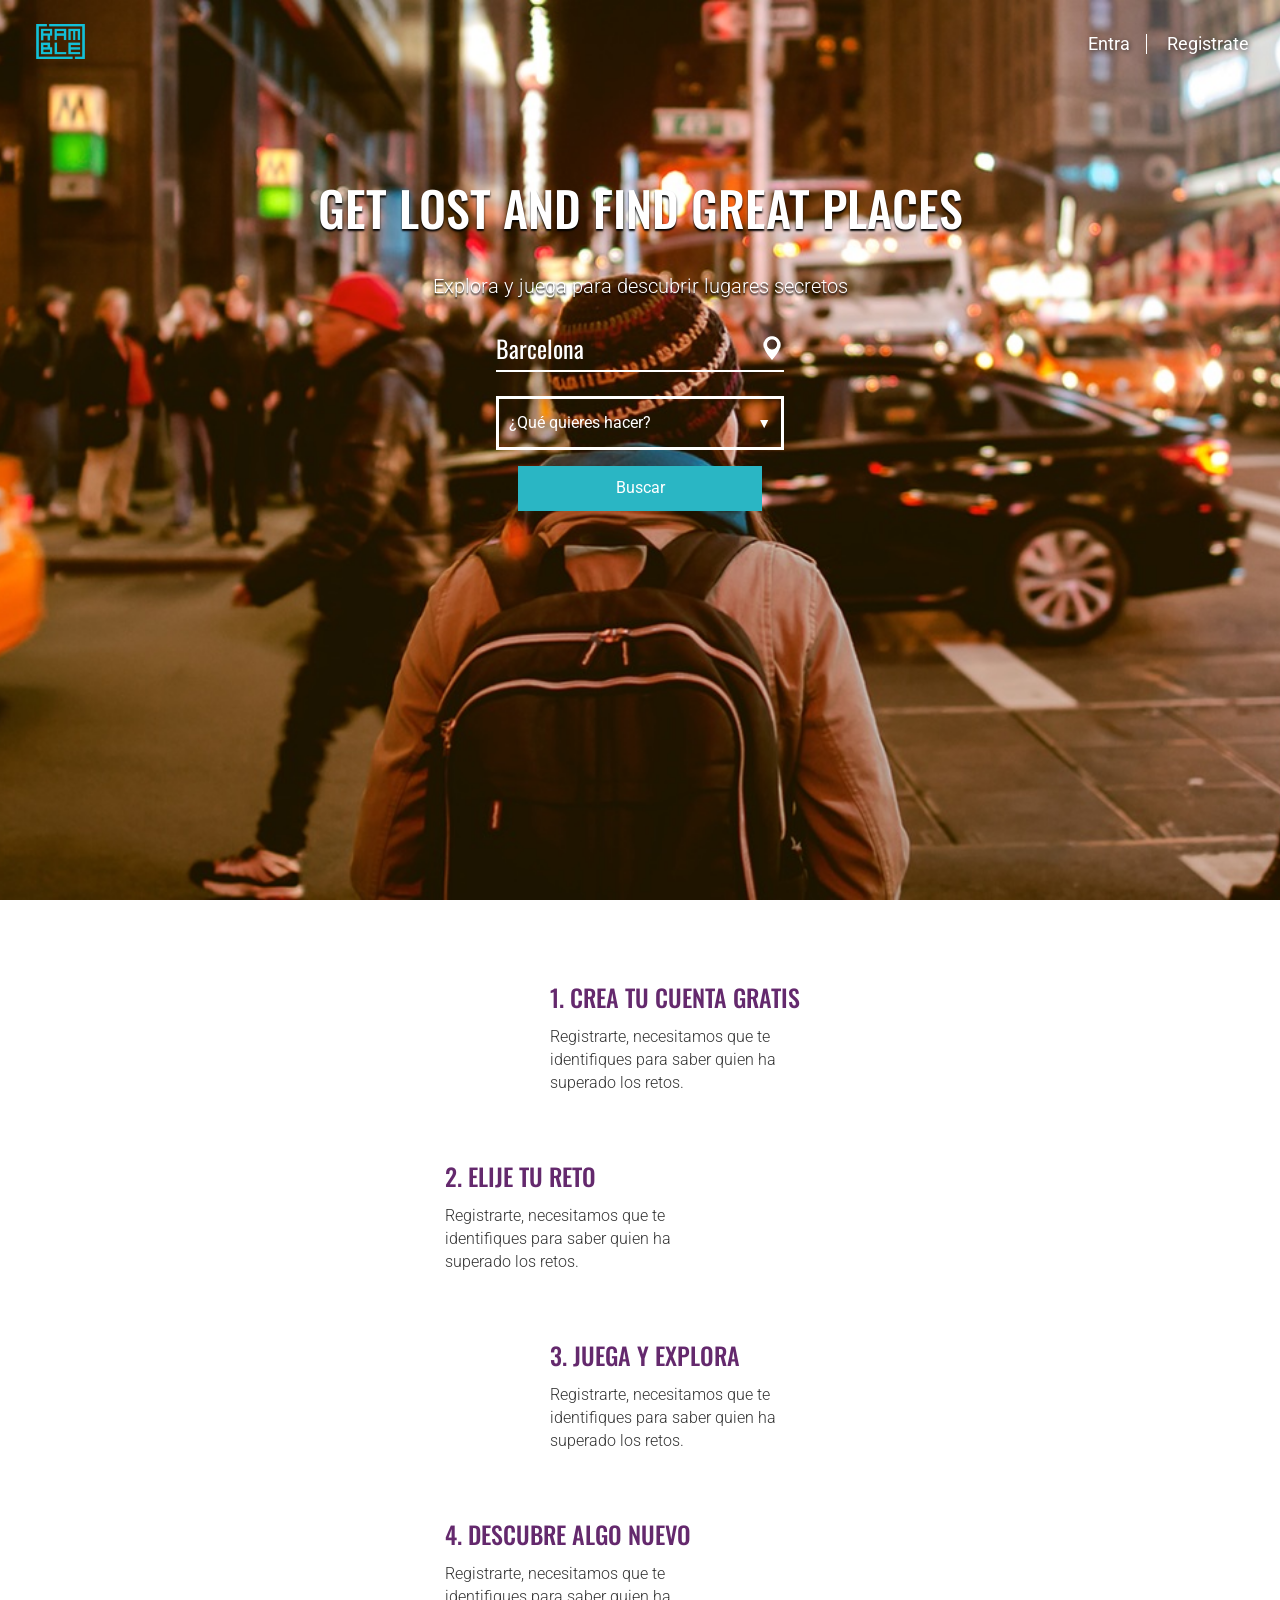
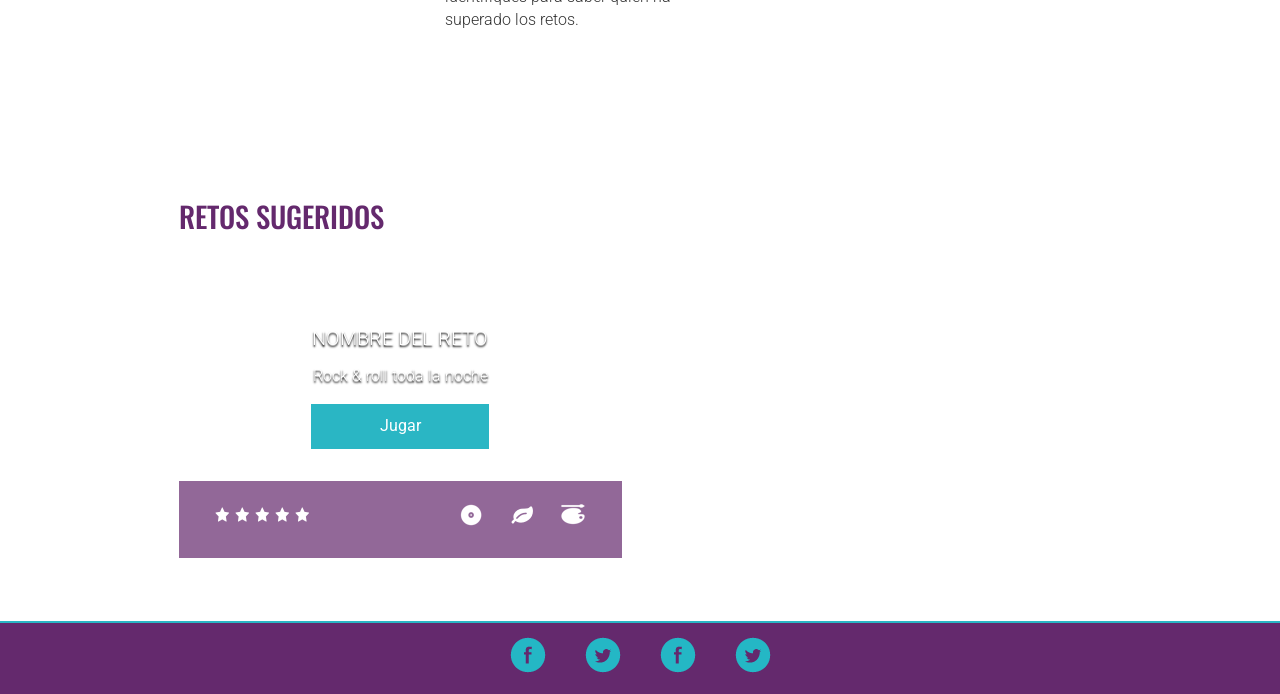
==== index.html @ 53f4770e "class avances" ====
<!DOCTYPE html>
<html>
<head>
	<meta charset="UTF-8">
	<meta name="viewport" content="width=device-width, initial-scale=1">
	<title>RAMBLE</title>
	<!-- Latest compiled and minified CSS -->
    <link rel="stylesheet" href="http://maxcdn.bootstrapcdn.com/bootstrap/3.3.5/css/bootstrap.min.css">
	<link rel="stylesheet" type="text/css" media="screen" href="css/selectordie.css" />
	<link rel="stylesheet" type="text/css" media="screen" href="css/style.css">
    <link rel="stylesheet" type="text/css" media="screen" href="css/responsive-desk.css">
    <!-- Tipografías -->
    <link href='https://fonts.googleapis.com/css?family=Oswald' rel='stylesheet' type='text/css'>
    <link href='https://fonts.googleapis.com/css?family=Roboto:400,300' rel='stylesheet' type='text/css'>
    <!-- jQuery library -->
    <!-- Latest compiled and minified JavaScript -->
    <script src="https://ajax.googleapis.com/ajax/libs/jquery/1.11.3/jquery.min.js"></script>
    <script src="https://maxcdn.bootstrapcdn.com/bootstrap/3.3.6/js/bootstrap.min.js" integrity="sha384-0mSbJDEHialfmuBBQP6A4Qrprq5OVfW37PRR3j5ELqxss1yVqOtnepnHVP9aJ7xS" crossorigin="anonymous"></script>
	<script src="js/selectordie.js"></script>
    <script src="js/main.js"></script>
</head>
<body class='mobile'>
	<header class="col-xs-12 background-purple" id='header_home'>
		<img id="logoRamble" src='img/logo-desk.png'>
		<div class="account">
			<a href='#' class='inicio'>Entra</a>
			<a href='#' class='registro'>Registrate</a>
		</div>
    </header>
	<section id='home'>
		<div class='home-intro'>
			<h1 class="white clearfix">Get lost and find great places</h1>
			<p class="white clearfix">Explora y juega para descubrir lugares secretos</p>
			<input class='clearfix' type="text" value="Barcelona">
			<select class="select">
				<option value="volvo">Comida</option>
				<option value="saab">Copas</option>
				<option value="mercedes">Café</option>
				<option value="audi">Música en vivo</option>
				<option value="audi">Fiesta</option>
				<option value="audi">Naturaleza</option>
				<option value="audi">Historia &amp; Arte</option>
				<option value="audi">Random</option>
			</select>
			<div class='clearfix call-to-action space-bottom'><a class='cta secondary small space-top' href="retos.html">Buscar</a></div>
		</div>
		<div class="pasos-home container clearfix">
			<div class='clearfix'>
				<div class="icon col-xs-3"><div class="icono sprite-2 icono-1"></div></div>
				<div class='col-xs-9'>
					<h2 class='purple'>1. Crea tu cuenta gratis</h2>
					<p>Registrarte, necesitamos que te identifiques para saber quien ha superado los retos.</p>
				</div>
			</div>
			<div class='clearfix'>
				<div class='col-xs-9'>
					<h2 class='purple'>2. Elije tu reto</h2>
					<p>Registrarte, necesitamos que te identifiques para saber quien ha superado los retos.</p>
				</div>
				<div class="icon col-xs-3"><div class="icono sprite-2 icono-2"></div></div>
			</div>
			<div class='clearfix'>
				<div class="icon col-xs-3"><div class="icono sprite-2 icono-3"></div></div>
				<div class='col-xs-9'>
					<h2 class='purple'>3. Juega y explora</h2>
					<p>Registrarte, necesitamos que te identifiques para saber quien ha superado los retos.</p>
				</div>
			</div>
			<div class='clearfix'>
				<div class='col-xs-9'>
					<h2 class='purple'>4. Descubre algo nuevo</h2>
					<p>Registrarte, necesitamos que te identifiques para saber quien ha superado los retos.</p>
				</div>
				<div class="icon col-xs-3"><div class="icono sprite-2 icono-4"></div></div>
			</div>
		</div>
		<h1 class='clearfix container move-left purple'>Retos sugeridos</h1>
		<div class='retos'>
			<div class='reto white clearfix'>
				<h3>Nombre del reto</h3>
				<p>Rock & roll toda la noche</p>
				<div class="cta secondary small">Jugar</div>
				<div class='bar purple-bg-op clearfix'>
					<div class='left'>
						<div class="icono sprite-3 icono-24"></div>
						<div class="icono sprite-3 icono-24"></div>
						<div class="icono sprite-3 icono-24"></div>
						<div class="icono sprite-3 icono-24"></div>
						<div class="icono sprite-3 icono-24"></div>
					</div>
					<ul class='right'>
						<li><div class="icono sprite-3 icono-5"></div></li>
						<li><div class="icono sprite-3 icono-9"></div></li>
						<li><div class="icono sprite-3 icono-6"></div></li>
					</ul>
				</div>
			</div>
		</div>
	</section>
	<footer>
		<ul class='social-icons flex'>
			<li><a href='#'><img src='img/fb_b.png' alt='Facebook'></a></li>
			<li><a href='#'><img src='img/twitter_b.png' alt='Twitter'></a></li>
			<li><a href='#'><img src='img/fb_b.png' alt='Facebook'></a></li>
			<li><a href='#'><img src='img/twitter_b.png' alt='Twitter'></a></li>
		</ul>
	</footer>
	<div class='overlay'>
		<div class='overlay-bg'></div>
		<div id="sign-up" class='account-container'>
			<div class="close-btn">X</div>
			<h3 class="title blue-light-bg white">Registrarme</h3>
			<input type='text' placeholder="Nombre" id='nombre'>
			<input type='email' placeholder="Email" id='email'>
			<input type='password' placeholder="Password" id='password'>
			<input type="checkbox" id='c1' name="cc" checked/>
			<label for='c1'>Acepto los terminos y condiciones<span></span></label>
			<a class='cta secondary big space-top' href="perfil.html">Entrar</a>
			<p class='blue-light clearfix'>¿Ya tienes una cuenta? <span class='sign-in'>Entra aquí</span></p>
		</div>
		<div id="sign-in" class='account-container'>
			<div class="close-btn">X</div>
			<h3 class="title blue-light-bg white">Entrar</h3>
			<input type='email' placeholder="Email" id='email'>
			<input type='password' placeholder="Password" id='password'>
			<a class='cta secondary big space-top' href="perfil.html">Entrar</a>
			<p class='blue-light clearfix'>¿No tienes una cuenta? <span class='sign-up'>Regístrate</span></p>
		</div>
	</div>
</body>
</html>
---- css/selectordie.css ----
/* ===========================================================
 *
 *  Name:          selectordie_dev.css
 *  Updated:       2014-10-10
 *  Created by:    Per V @ Vst.mn
 *  What?:         Base CSS for Select or Die
 *
 *  Copyright (c) 2014 Per Vestman
 *  Dual licensed under the MIT and GPL licenses.
 *
 *  No, I don't usually comment my CSS, but in this
 *  case it might "help" someone.
 *
 *  Oddny | Cogs 'n Kegs
 * =========================================================== */

/* Remove, change to fit your needs */
@import url(http://fonts.googleapis.com/css?family=Lato:300,700);

.sod_select,
.sod_select *
    {
        -webkit-box-sizing: border-box;
           -moz-box-sizing: border-box;
                box-sizing: border-box;
     -webkit-touch-callout: none;
       -webkit-user-select: none;
          -moz-user-select: none;
           -ms-user-select: none;
               user-select: none;
    }

/* The SoD - Please keep this first three lines intact, otherwise all hell will break looooooose */
.sod_select
    {
        display: inline-block;
        position: relative;
        line-height: 1;

        width: 200px;
        padding: 1rem .6rem;
        border: 3px solid #64296d;
        background: #ffffff;
        color: #64296d;
        text-align: left;
        outline: 0;
        outline-offset: -2px; /* Opera */
        cursor: default;
    }

    /* Up/Down arrows */
    .sod_select:before,
    .sod_select:after
        {
            content: "\25B2";
            position: absolute;
            right: 10px;
            top: 12px;
            font-size: 7px;
        }

        /* Down arrow */
        .sod_select:after
            {
                content: "\25BC";
                top: auto;
                bottom: 12px;
            }

    /* Change the border color on hover, focus and when open */
    .sod_select:hover,
    .sod_select.open,
    .sod_select.focus { border-color: #64296d; }

        .sod_select.open { color: #64296d; }
        .sod_select.focus { box-shadow: 0 0 5px rgba(0,0,0,.2); }

    /* When the entire SoD is disabled, go crazy! */
    .sod_select.disabled
        {
            border-color: #828282;
            color: #b2b2b2;
            cursor: not-allowed;
        }

    /* The "label", or whatever we should call it. Keep the first three lines for truncating. */
    .sod_select .sod_label
        {
            display: block;
            overflow: hidden;
            white-space: nowrap;
            text-overflow: ellipsis;

            padding-right: 15px;
        }

        .sod_select .sod_prefix { /* Use this if you're using a prefix and want to style it */ }
        .sod_select .sod_placeholder { /* Use this if you're using a placeholder and want to style it */ }



    /* Options list wrapper */
    .sod_select .sod_list_wrapper
        {
            position: absolute;
            top: 100%;
            left: 0;
            display: none;
            height: auto;
            width: 200px;
            margin: 0 0 0 -3px;
            background: #ffffff;
            border: 3px solid #000000;
            border-top: none;
            color: #64296d;
            font-weight: 300;
            z-index: 1;
        }

        /* Shows the option list (don't edit) */
        .sod_select.open .sod_list_wrapper { display: block;  }

        /* Don't display the options when  */
        .sod_select.disabled.open .sod_list_wrapper { display: none;  }

        /* When the option list is displayed above the SoD */
        .sod_select.above .sod_list_wrapper
            {
                top: auto;
                bottom: 100%;
                border-top: 3px solid #000000;
                border-bottom: none;
            }

    /* Options list container */
    .sod_select .sod_list
        {
            display: block;
            overflow-y: auto;
            padding: 0;
            margin: 0;
        }

        /* All the options. Keep the first three lines for truncating... */
        .sod_select .sod_option
            {
                display: block;
                overflow: hidden;
                white-space: nowrap;
                text-overflow: ellipsis;

                position: relative;
                padding: 10px 10px;
                list-style-type: none;
            }

            /* Optgroups */
            .sod_select .sod_option.optgroup,
            .sod_select .sod_option.optgroup.disabled
                {
                    background: inherit;
                    color: #939393;
                    font-size: 10px;
                    font-style: italic;
                }

                /* Children of an optgroup */
                .sod_select .sod_option.groupchild { padding-left: 20px; }

            /* Used together with placeholderOption / data-placeholder-option */
            .sod_select .sod_option.is-placeholder {
                display: none;
            }

            /* Disabled option */
            .sod_select .sod_option.disabled
                {
                    background: inherit;
                    color: #cccccc;
                }

            /* Hover state for options, also used when a user uses his/hers up/down keys */
            .sod_select .sod_option.active
                {
                    background: #f7f7f7;
                    color: #64296d;
                }

            /*Make room for the check mark */
            .sod_select .sod_option.selected
                {
                    font-weight: 700;
                    padding-right: 25px;
                }

                /* Displays a check mark for the selected option */
                .sod_select .sod_option.selected:before
                    {
                        content: "";
                        position: absolute;
                        right: 10px;
                        top: 50%;
                        -webkit-transform: translateY(-50%);
                            -ms-transform: translateY(-50%);
                                transform: translateY(-50%);
                        display: inline-block;
                        color: #808080;
                        height: 9px;
                        width: 10px;
                        background: url([data-uri]);
                    }

                /* Add a .no_highlight class to you SoD to hide the check mark and don't bold the option */
                .sod_select.no_highlight .sod_option.selected { font-weight: 300; }
                .sod_select.no_highlight .sod_option.selected:before { display: none; }

            .sod_select .sod_option.link { /* If data-link is set on a specific option */ }
            .sod_select .sod_option.linkexternal { /* If data-link-external is set on a specific option */ }



    /* Hide native select */
    .sod_select select { display: none !important; }

        /* The native select in touch mode. Keep this first line. Sorry, keep everything. */
        .sod_select.touch select
            {
                -webkit-appearance: menulist-button;

                position: absolute;
                top: 0;
                left: 0;
                display: block !important;
                height: 100%;
                width: 100%;
                opacity: 0;
                z-index: 1;
            }
---- css/style.css ----
* {
  padding: 0;
  margin: 0;
  font-weight: 400; }

.black {
  color: #252523; }

.black-bg {
  background-color: #252523; }

.purple {
  color: #64296d; }

.purple-bg {
  background-color: #64296d; }

.purple-bg-op {
  background-color: rgba(100, 41, 109, 0.7); }

.blue-dark {
  color: #186c73; }

.blue-dark-bg {
  background-color: #186c73; }

.blue-light {
  color: #2ab6c4; }

.blue-light-bg {
  background-color: #2ab6c4; }

.red {
  color: #d0021b; }

.red-bg {
  background-color: #d0021b; }

.grey {
  color: #b7b7b7; }

.grey-bg {
  background-color: #b7b7b7; }

.grey-light {
  color: #eee; }

.grey-light-bg {
  background-color: #eee; }

.white {
  color: #fff; }

.white-bg {
  background-color: #fff; }

.pink {
  color: #a378a6; }

.pink-bg {
  background-color: #a378a6; }

html {
  box-sizing: border-box;
  font-size: 16px; }

*, *:before, *:after {
  box-sizing: inherit; }

body {
  font-family: 'Roboto',sans-serif;
  font-weight: 300;
  font-size: 16px; }

.space-between {
  display: -webkit-flex;
  display: flex;
  -webkit-justify-content: space-between;
  justify-content: space-between; }

.left {
  float: left; }

.right {
  float: right; }

.center {
  text-align: center; }

img {
  max-width: 100%;
  vertical-align: inherit; }

ul {
  list-style-type: none; }

section {
  min-height: 200px; }

#header_inner {
  padding: 1rem;
  box-shadow: 0 10px 20px rgba(0, 0, 0, 0.19), 0 6px 6px rgba(0, 0, 0, 0.23);
  position: fixed;
  top: 0;
  left: 0;
  z-index: 3; }
  #header_inner nav {
    display: -webkit-flex;
    display: flex;
    -webkit-justify-content: space-between;
    justify-content: space-between; }
    #header_inner nav .element {
      height: 35px;
      display: inline-block; }
      #header_inner nav .element .navbar-header, #header_inner nav .element img {
        height: 100%; }
      #header_inner nav .element .navbar-header {
        float: left; }
        #header_inner nav .element .navbar-header svg polygon {
          fill: #fff; }
        #header_inner nav .element .navbar-header .nav-menu {
          box-shadow: 0 1px 3px rgba(0, 0, 0, 0.12), 0 1px 2px rgba(0, 0, 0, 0.24);
          transition: all 0.2s ease-in-out;
          display: none;
          color: #fff;
          position: absolute;
          top: 67px;
          z-index: 2;
          right: 0;
          background-color: rgba(100, 41, 109, 0.9);
          padding: 1rem 0;
          border-top: 1px solid #2ab6c4; }
          #header_inner nav .element .navbar-header .nav-menu li {
            padding: 1rem 2rem;
            text-align: right;
            font-weight: 300; }
            #header_inner nav .element .navbar-header .nav-menu li a {
              color: #fff;
              font-weight: inherit; }
        #header_inner nav .element .navbar-header.search {
          padding-right: 2rem; }
          #header_inner nav .element .navbar-header.search img {
            height: 25px;
            margin-top: 5px; }
        #header_inner nav .element .navbar-header .search-bar {
          width: 100vw;
          background-color: rgba(42, 182, 196, 0.9); }
          #header_inner nav .element .navbar-header .search-bar input {
            margin-left: 15%;
            background-color: transparent;
            color: #fff;
            position: relative;
            z-index: 1;
            width: 70%;
            max-width: 70%;
            margin-bottom: 2rem;
            border: none;
            border-bottom: 2px solid #fff;
            font-size: 24px;
            padding: 0.3rem 0;
            opacity: 1;
            background: url(../img/pin.png) no-repeat right center; }
          #header_inner nav .element .navbar-header .search-bar .sod_select {
            width: 70vw;
            margin-left: 15%;
            box-sizing: border-box;
            -moz-box-sizing: border-box;
            -webkit-box-sizing: border-box;
            background-color: transparent;
            border-color: #fff;
            color: #fff;
            z-index: 2;
            margin-bottom: 2rem; }
            #header_inner nav .element .navbar-header .search-bar .sod_select:before {
              content: ""; }
            #header_inner nav .element .navbar-header .search-bar .sod_select:after {
              bottom: calc(50% - 7px);
              font-size: 14px; }
            #header_inner nav .element .navbar-header .search-bar .sod_select .sod_list_wrapper {
              width: 70vw;
              border-color: #fff;
              background-color: rgba(255, 255, 255, 0.9);
              color: #64296d; }
              #header_inner nav .element .navbar-header .search-bar .sod_select .sod_list_wrapper .active {
                color: #2ab6c4; }
          #header_inner nav .element .navbar-header .search-bar .call-to-action a {
            float: left;
            position: relative;
            z-index: 1;
            margin-left: 30%; }
  #header_inner h1 {
    margin: 0;
    content: ""; }
  #header_inner h3 {
    color: #2ab6c4; }

section {
  margin: auto; }

footer {
  background-color: #64296d;
  width: 100vw;
  bottom: 0;
  padding: 0.75rem 2rem;
  -webkit-align-items: center;
  align-items: center;
  border-top: 2px solid #2ab6c4; }
  footer a {
    color: #2ab6c4; }
  footer .secondary-menu {
    display: -webkit-flex;
    display: flex;
    -webkit-justify-content: space-between;
    justify-content: space-between;
    max-width: 320px;
    margin: 0 auto 30px; }
  footer .social-icons {
    margin-bottom: 0;
    display: -webkit-flex;
    display: flex;
    -webkit-justify-content: space-around;
    justify-content: space-around;
    max-width: 300px;
    margin: 0 auto; }
    footer .social-icons li {
      margin: 0 1rem; }

.navbar {
  margin: 0; }

.main_cont {
  margin-top: 6rem; }

.clearfix {
  clear: both; }

.container-override {
  margin-left: -15px;
  width: 100vw; }

.mobile .image {
  margin-top: 1rem;
  margin-bottom: 1rem; }

.categoria {
  display: -webkit-flex;
  display: flex;
  -webkit-justify-content: space-around;
  justify-content: space-around; }
  .categoria .cat-item {
    cursor: pointer; }
    .categoria .cat-item.selected {
      color: #2ab6c4;
      border-bottom: 2px solid #64296d; }

.pasos {
  display: -webkit-flex;
  display: flex;
  -webkit-justify-content: space-around;
  justify-content: space-around; }
  .pasos .pasos-sel {
    background-color: #2ab6c4;
    color: #fff;
    cursor: pointer;
    height: 50px;
    line-height: 50px;
    text-align: center;
    width: 50px; }
    .pasos .pasos-sel.active {
      color: #2ab6c4;
      background-color: #64296d; }

.paso {
  display: none; }

#paso-1 {
  display: block; }

.show {
  display: block; }

.inicio, .registro, .ver-mapa {
  cursor: pointer; }

.overlay {
  display: none;
  z-index: 10;
  position: absolute;
  width: 100vw;
  height: 100vh;
  top: 0; }
  .overlay .overlay-bg {
    position: fixed;
    width: 100vw;
    height: 100vh;
    top: 0;
    left: 0;
    background-color: rgba(255, 255, 255, 0.9); }
  .overlay .map {
    width: 80vw;
    height: 80vh;
    top: 10vh;
    margin: auto;
    position: relative;
    background-color: #fff;
    box-shadow: 0 1px 3px rgba(0, 0, 0, 0.12), 0 1px 2px rgba(0, 0, 0, 0.24);
    transition: all 0.2s ease-in-out;
    display: none; }
    .overlay .map .close-btn {
      position: absolute;
      color: #2ab6c4;
      right: 0;
      top: -40px;
      font-size: 30px;
      cursor: pointer; }
  .overlay .account-container {
    display: none;
    width: 80%;
    max-width: 320px;
    margin: auto;
    position: fixed;
    top: 50%;
    left: 50%;
    transform: translate(-50%, -50%);
    background-color: #fff;
    box-shadow: 0 1px 3px rgba(0, 0, 0, 0.12), 0 1px 2px rgba(0, 0, 0, 0.24);
    transition: all 0.2s ease-in-out;
    text-align: center; }
    .overlay .account-container .close-btn {
      position: absolute;
      color: #2ab6c4;
      right: 0;
      top: -40px;
      font-size: 30px;
      cursor: pointer; }
    .overlay .account-container h3 {
      padding: 1rem 2rem;
      text-align: left;
      margin: 0; }
    .overlay .account-container input {
      border: none;
      border-bottom: 2px solid #2ab6c4;
      margin: auto;
      padding: 0.3rem;
      margin-top: 2rem; }
    .overlay .account-container label {
      margin-top: 2rem; }
    .overlay .account-container .cta {
      float: left;
      margin-top: 2rem;
      margin-left: 15%; }
    .overlay .account-container p {
      padding: 2rem 1rem 3rem;
      width: 100%; }
      .overlay .account-container p span {
        text-decoration: underline;
        cursor: pointer; }

.mapa-sub-cont {
  display: -webkit-flex;
  display: flex;
  -webkit-justify-content: space-between;
  justify-content: space-between; }

#ruta-crear .paso .cta_2, #ruta .paso .cta_2 {
  float: left;
  margin: 0 5%; }

.styleguide .header {
  display: -webkit-flex;
  display: flex;
  -webkit-justify-content: space-around;
  justify-content: space-around;
  align-content: center;
  border-bottom: 2px solid #2ab6c4;
  padding: 1rem 0; }
  .styleguide .header h3 {
    margin: 0; }

.big-margin {
  margin: 3rem 0 2rem; }

.small-margin {
  margin: 1rem 0; }

.space-bottom {
  margin-bottom: 3rem !important; }

.space-top {
  margin-top: 1rem !important; }

.move-left {
  margin-left: 1rem; }

hr {
  background-color: #2ab6c4;
  height: 1px;
  border: 0; }

.mid-width {
  width: 600px; }

.cta {
  font-size: 1rem;
  padding: 0.5rem 1rem;
  box-sizing: border-box;
  -moz-box-sizing: border-box;
  -webkit-box-sizing: border-box;
  text-align: center;
  cursor: pointer;
  width: auto;
  margin: auto; }
  .cta.main {
    background-color: #64296d;
    color: #fff;
    border: 3px solid #64296d; }
    .cta.main:hover {
      opacity: 0.7; }
    .cta.main:active {
      background-color: rgba(238, 238, 238, 0.5); }
  .cta.secondary {
    border: 3px solid #2ab6c4;
    background-color: #2ab6c4;
    color: #fff; }
    .cta.secondary:hover {
      opacity: 0.7; }
    .cta.secondary:active {
      background-color: rgba(238, 238, 238, 0.5); }
  .cta.full {
    width: 100%; }
  .cta.big {
    width: 70%; }
  .cta.small {
    width: 40%; }

form label {
  width: 200px;
  float: left; }

input[type="checkbox"], input[type="radio"] {
  display: none; }

input[type="checkbox"] + label span {
  display: inline-block;
  width: 20px;
  height: 20px;
  margin: 0 0.5rem 0 0.5rem;
  vertical-align: middle;
  background: url(../img/icon-sprite.png) -40px top no-repeat;
  cursor: pointer;
  float: left; }

input[type="checkbox"]:checked + label span {
  background: url(../img/icon-sprite.png) -60px top no-repeat; }

input[type="radio"] + label span {
  display: inline-block;
  width: 20px;
  height: 20px;
  margin: 0 1rem 0 0;
  vertical-align: middle;
  background: url(../img/icon-sprite.png) -20px top no-repeat;
  float: left; }

input[type="radio"]:checked + label span {
  background: url(../img/icon-sprite.png) left top no-repeat; }

input, textarea, select {
  font-size: 1rem;
  margin: 1em 0; }

input[type='submit'] {
  padding: .5rem 2rem; }

input[type='text'], input[type='email'], input[type='password'], textarea {
  padding: 1rem .6rem;
  border: 3px solid #64296d;
  background: #fff;
  color: #64296d;
  width: 80%;
  max-width: 320px; }

.error {
  border: 3px solid #d0021b !important;
  color: #d0021b !important;
  position: relative; }

.valid {
  border: 3px solid #2ab6c4 !important;
  color: #2ab6c4 !important; }

textarea {
  max-width: 600px;
  width: 80%;
  height: 10rem; }

.selector_cont label {
  float: none; }

.left {
  float: left; }

.right {
  float: right; }

.full {
  width: 100%; }

.colors {
  display: -webkit-flex;
  display: flex;
  -webkit-justify-content: space-around;
  justify-content: space-around; }

.color {
  margin-right: 1rem; }

.circle {
  width: 100px;
  height: 100px;
  border-radius: 50px; }

.home-intro .sod_select,
.navbar-header .sod_select {
  width: 70vw;
  margin-left: 15%;
  box-sizing: border-box;
  -moz-box-sizing: border-box;
  -webkit-box-sizing: border-box;
  background-color: transparent;
  border-color: #fff;
  color: #fff;
  z-index: 2;
  margin-bottom: 2rem; }
  .home-intro .sod_select:before,
  .navbar-header .sod_select:before {
    content: ""; }
  .home-intro .sod_select:after,
  .navbar-header .sod_select:after {
    bottom: calc(50% - 7px);
    font-size: 14px; }
  .home-intro .sod_select .sod_list_wrapper,
  .navbar-header .sod_select .sod_list_wrapper {
    width: 70vw;
    border-color: #fff;
    background-color: rgba(255, 255, 255, 0.9);
    color: #64296d; }
    .home-intro .sod_select .sod_list_wrapper .active,
    .navbar-header .sod_select .sod_list_wrapper .active {
      color: #2ab6c4; }
.home-intro .call-to-action a,
.navbar-header .call-to-action a {
  float: left;
  position: relative;
  z-index: 1;
  margin-left: 30%; }
  .home-intro .call-to-action a:hover,
  .navbar-header .call-to-action a:hover {
    color: #fff;
    border-color: #fff;
    background-color: transparent; }

.icono {
  float: left; }

.sprite-2 {
  width: 80px;
  height: 80px;
  background-image: url("../img/sprite2-mobile.png"); }

.sprite-1 {
  width: 35px;
  height: 35px;
  background-image: url("../img/sprite1.png"); }

.sprite-3 {
  width: 35px;
  height: 35px;
  background-image: url("../img/sprite3.png"); }

.icono-1 {
  background-position: 0 0; }

.icono-2 {
  background-position: 0 -80px; }

.icono-3 {
  background-position: -80px 0; }

.icono-4 {
  background-position: -80px -80px; }

@media screen and (min-width: 540px) {
  .sprite-2 {
    width: 125px;
    height: 125px;
    background-image: url("../img/sprite2.png"); }

  .icono-2 {
    background-position: 0 -125px; }

  .icono-3 {
    background-position: -125px 0; }

  .icono-4 {
    background-position: -125px -125px; } }
.icono-5 {
  background-position: 0 0; }

.icono-6 {
  background-position: 0 -35px; }

.icono-7 {
  background-position: 0 -70px; }

.icono-8 {
  background-position: 0 -105px; }

.icono-9 {
  background-position: -35px 0; }

.icono-10 {
  background-position: -35px -35px; }

.icono-11 {
  background-position: -35px -70px; }

.icono-12 {
  background-position: -35px -105px; }

.icono-13 {
  background-position: 0 -140px; }

.icono-14 {
  background-position: -35px -140px; }

.icono-15 {
  background-position: -70px 0; }

.icono-16 {
  background-position: -70px -35px; }

.icono-17 {
  background-position: -70px -70px; }

.icono-18 {
  background-position: -70px -105px; }

.icono-19 {
  background-position: -70px -140px; }

.icono-20 {
  background-position: -105px 0; }

.icono-21 {
  background-position: -105px -35px; }

.icono-22 {
  background-position: -105px -70px; }

.icono-23 {
  background-position: -105px -105px; }

.icono-24 {
  background-position: -112px -140px;
  width: 20px; }

a {
  color: #64296d;
  text-decoration: none; }
  a:hover {
    color: #a378a6;
    text-decoration: none; }

.oswald {
  font-family: 'Oswald', sans-serif;
  font-weight: 400; }

.oswald h3 {
  font-family: inherit; }

.roboto-thin {
  font-family: 'Roboto', sans-serif;
  font-weight: 300; }

.roboto-thick {
  font-family: 'Roboto', sans-serif;
  font-weight: 500; }

h1,
h2,
h3 {
  text-transform: uppercase; }

h1,
.t-h1 {
  font-family: 'Oswald', sans-serif;
  font-size: 3rem;
  margin-bottom: 1rem; }

.mobile h1 {
  font-size: 2rem; }

h2,
.t-h2 {
  font-family: 'Oswald', sans-serif;
  font-size: 2rem;
  margin-bottom: 1rem; }

.mobile h2 {
  font-size: 1.5rem; }

h3,
.t-h3 {
  font-family: 'Roboto', sans-serif;
  font-weight: 300;
  font-size: 1.5rem;
  margin-bottom: 1rem; }

.mobile h3 {
  font-size: 1.25rem; }

p, label {
  max-width: 600px;
  font-family: 'Roboto', sans-serif;
  font-weight: 300;
  font-size: 1rem;
  margin-bottom: 1rem; }

label {
  margin-top: 1rem;
  margin-bottom: 0; }

#header_home {
  display: -webkit-flex;
  display: flex;
  -webkit-justify-content: space-between;
  justify-content: space-between;
  position: absolute;
  top: 0;
  z-index: 3; }
  #header_home img {
    height: 35px;
    margin: 1.5rem 0 0 1rem; }
  #header_home .account {
    margin: 2rem 1rem 0 0; }
  #header_home a {
    color: #fff; }
    #header_home a:first-of-type {
      padding-right: 1rem;
      margin-right: 1rem;
      border-right: 1px solid #fff; }
    #header_home a:hover {
      opacity: 0.8; }

.pasos-home {
  margin-bottom: 2rem; }
  .pasos-home > div {
    margin-bottom: 2rem;
    position: relative;
    display: -webkit-flex;
    display: flex;
    align-items: center;
    -webkit-align-items: center; }

.home-intro {
  width: 100vw;
  height: 100vh;
  position: relative;
  background-image: url(../img/home.jpg);
  background-size: cover;
  padding: 6rem 0 2rem;
  margin-bottom: 4rem; }
  .home-intro h1, .home-intro h2, .home-intro h3, .home-intro p {
    text-align: center;
    position: relative;
    z-index: 1;
    width: 80%;
    margin: auto;
    margin-bottom: 1rem;
    text-shadow: 0px 2px 2px #000; }
    .home-intro h1 span, .home-intro h2 span, .home-intro h3 span, .home-intro p span {
      text-decoration: underline;
      cursor: pointer; }
  .home-intro h1 {
    text-transform: uppercase; }
  .home-intro input {
    background-color: transparent;
    color: #fff;
    position: relative;
    z-index: 1;
    width: 70%;
    max-width: 70%;
    margin: 0 0 2rem 15%;
    border: none;
    border-bottom: 2px solid #fff;
    font-size: 24px;
    padding: 0.3rem 0;
    opacity: 1;
    background: url(../img/pin.png) no-repeat right center; }

.retos {
  width: 100vw; }
  .retos .reto {
    position: relative;
    background-image: url(https://unsplash.it/600/900/?random);
    background-size: cover;
    padding-top: 3rem; }
    .retos .reto h3,
    .retos .reto p {
      text-align: center;
      position: relative;
      z-index: 1;
      margin-bottom: 1rem;
      text-shadow: 0px 2px 2px #000; }
    .retos .reto .cta {
      margin: auto;
      position: relative;
      z-index: 1;
      margin-bottom: 2rem; }
    .retos .reto .bar {
      position: relative;
      z-index: 1;
      padding: 1rem 2rem; }
      .retos .reto .bar li {
        float: left;
        margin-left: 1rem; }
    .retos .reto .completed {
      margin-bottom: 3rem; }

.perfil .image {
  width: 30%;
  height: 30%;
  max-width: 200px;
  float: left; }
  .perfil .image img {
    width: 100%; }
.perfil .name {
  width: 65%;
  margin: 0 0 1rem 5%;
  float: left; }
.perfil .interes {
  float: left;
  padding: 5px 10px;
  border: 1px solid #64296d;
  margin: 0 1rem 1rem 0;
  cursor: pointer; }
  .perfil .interes:after {
    content: 'X';
    margin-left: 10px; }

.btn-filtro {
  border: 3px solid #2ab6c4;
  color: #2ab6c4;
  margin: auto;
  padding: 0.5rem 1rem;
  text-align: center;
  width: 60%;
  cursor: pointer;
  display: block; }
  .btn-filtro:hover {
    opacity: 0.7; }

a.btn-filtro {
  margin-top: 2rem; }

.filtro-cont {
  height: 0;
  overflow: hidden; }

#paso-3 label {
  margin-bottom: 2rem; }
#paso-3 h3 {
  margin-top: 2rem; }

.filtro {
  padding-bottom: 2rem;
  margin-bottom: 2rem;
  border-bottom: 1px solid #64296d;
  clear: both; }
  .filtro:last-of-type {
    border: none; }
  .filtro .icon.active {
    border-bottom: 4px solid #2ab6c4; }
  .filtro label {
    margin-bottom: 2rem; }

.cerrar-filtros {
  float: right;
  font-size: 2rem;
  cursor: pointer; }

.ver-mapa {
  text-decoration: underline; }

#ruta .image {
  position: relative; }
  #ruta .image h3 {
    position: absolute;
    top: 50%;
    left: 50%;
    transform: translate(-50%, -50%);
    text-shadow: 0 2px 2px #252523; }
#ruta .selector_cont {
  text-align: center; }
#ruta .pasos-agregar {
  border-top: 1px solid #64296d;
  padding-top: 1rem; }
#ruta .paso-ruta {
  border-bottom: 1px solid #64296d;
  padding-bottom: 1rem;
  margin-bottom: 2rem; }
  #ruta .paso-ruta h3 {
    float: left; }
  #ruta .paso-ruta .arrow {
    float: right;
    margin-top: 1rem;
    line-height: 1.5rem; }
  #ruta .paso-ruta .paso-desc {
    display: none; }
  #ruta .paso-ruta.active .paso-desc {
    display: block; }
  #ruta .paso-ruta.active .arrow {
    transform: rotate(180deg); }

#felicidades a {
  display: block; }
#felicidades h3 {
  text-align: center; }
#felicidades .social {
  display: -webkit-flex;
  display: flex;
  -webkit-justify-content: space-around;
  justify-content: space-around;
  margin-bottom: 1rem; }
#felicidades p {
  padding: 1rem 0;
  margin: 0; }
#felicidades .cta {
  margin-bottom: 2rem; }
#felicidades .star-rating {
  float: left;
  text-align: center;
  width: 100%;
  margin: 0; }
  #felicidades .star-rating .clear-rating,
  #felicidades .star-rating .caption {
    display: none; }
  #felicidades .star-rating .rating-container .rating-stars {
    color: #2ab6c4; }

/*# sourceMappingURL=style.css.map */
---- css/responsive-desk.css ----
.mdle {
    display: block;
    margin-left: auto;
    margin-right: auto;
    float: none;
}

.nl {
    display: block;
    clear: both;
}

#ruta-crear #paso-3 section {
     margin-bottom: 50px;
}

@media screen and (min-width: 768px) {

    .flex-atr {
         -webkit-display: flex;
        display: flex;
        flex-direction: row;
        flex-wrap: wrap;
    }

    header img {
        width: auto;
        height: auto;
        min-height: none;
        max-height: none;
    }

    .account {
        font-size: 1.1rem;
        text-shadow: 1px 1px 5px rgba(0, 0, 0, 0.6);
    }

    #home h1:first-of-type {
        font-family: 'Oswald', sans-serif;
        font-size: 3rem;
        margin-top: 86px;
    }

    #home .home-intro {
        width: 100%;
        padding-bottom: 0px;
        background-image: url(../img/background-desktop.jpeg);
        background-size: cover;
        background-position: center;
    }

    #home p {
        font-family: 'Roboto', sans-serif;
        font-weight: 300;
    }

    #home .home-intro p {
        margin-top: 37px;
        width: 52%;
        max-width: 504.2px;
        font-size: 1.25rem;
    }

    #home .home-intro input {
        font-family: 'Oswald', sans-serif;
        display: block;
        margin: 25.5px auto 24.5px auto;
        width: 22.5%;
        min-width: 260px;
    }

    #home .home-intro .sod_select {
        display: block;
        width: 22.5%;
        min-width: 260px;
        margin: 0px auto 0px auto;
    }

    #home .home-intro .sod_select .sod_list_wrapper {
        width: 100%;
    }

    #home .home-intro div:first-of-type a {
        display: block;
        width: 19%;
        margin: 52px auto 97px auto;
        float: none;
    }

    #home .pasos-home {
        max-width: 450.7px;
        margin: 62px auto 0px auto;
    }

    #home h1:nth-child(3) {
        font-family: 'Oswald', sans-serif;
        font-size: 1.8rem;
        width: 90%;
        max-width: 923px;
        padding: 0px;
        margin: 121px auto 27px auto;
    }

    #home .retos {
        width: 90%;
        max-width: 923px;
        min-width: 739px;
        margin: auto auto 30px auto;
        -webkit-display: flex;
        display: flex;
        flex-direction: row;
        flex-wrap: wrap;
        justify-content: space-between;
    }

    #home .reto {
        float: left;
        width: 48%;
        min-width: 180px;
        margin-bottom: 33px;
    }


    footer {
        width: 100%;
    }



    /* PERFIL ------------------------------------------------------------- */

    #header_inner {
        box-shadow: 0px 0px 0px #fff;;
    }

    #perfil .perfil {
        width: 95%;
        max-width: 1020px;
        float: none;
        margin: auto auto auto auto;
        padding: 0px;
    }

   .image {
        float: left;
        margin: auto 0px 0px auto;
    }

    .perfil img {
        float: left;
        margin: auto 0px 0px auto;
    }

    .perfil .name {
        float: left;
        margin: auto auto 0px 20px;
        padding: 0px 0px;
    }

    .perfil h3 {
        font-family: 'Roboto', sans-serif;
        font-size: 1.5rem;
        font-weight: 500;
        height: 32px;
    }

    .perfil p {
        font-size: 1rem;
        font-weight: 300;
    }

    .perfil h2 {
        display: block;
        width: 60%;
        font-family: 'Oswald', sans-serif;
        font-size: 1.125rem;
        height: 26px;
        text-align: left;
        float: left;
        clear: none;
        margin: 10px 0px 20px 20px;
    }

    #perfil .intereses {
        width: 40%;
        height: 58px;
        margin: auto auto auto 20px;
        float: left;
        clear: none;
    }

    #perfil .intereses div {
        float: left;
        width: 130px;
        height: 24px;
        text-align: center;
        line-height: 12px;
        margin: auto 10px 10px auto;
    }

    #agrega-intereses {
        font-family: 'Oswald', sans-serif;
        font-size: 1.125rem;
        float: left;
        width: 180px;
        height: 40px;
        margin: 0px;
        padding: 0px;
        clear: none;
        background-color: #fff;
        border: 0px;
        color: #64296d;
    }

    #agrega-intereses::before {
        font-family: 'Roboto', sans-serif;
        content: "+";
        padding: 5px 15px;
        display: inline;
        background-color: #64296d;
        margin: auto 10px auto 0px;
        color: white;
        font-size: 1.5rem;
    }

    #perfil h2:nth-child(2) {
        width: 95%;
        max-width: 1020px;
        height: auto;
        margin: 48px auto auto auto;
        padding: 0px;
    }

    #perfil .retos {
        width: 95%;
        max-width: 1020px;
        margin: 18px auto 22px auto;
        -webkit-display: flex;
        display: flex;
        flex-direction: row;
        flex-wrap: wrap;
        justify-content: space-between;
    }

    #perfil .reto {
        width: 23%;
        min-width: 220px;
        height: 250px;
        padding-top: 60px;
        margin: auto 5px 30px 0px;
    }

    #perfil .reto h3 {
        font-size: 1.25rem;
        margin-top: 0px;
    }

    .complete {
        visibility: hidden
    }

    #perfil .reto .cta-retos {
        text-align: center;
        width: 70%;
        max-width: 171px;
    }

    #perfil .retos .reto .bar {
        padding: 10px 0px;
        position:absolute;
        bottom:0;
        width:100%;
    }

    #perfil .reto div div:first-of-type, #perfil .reto div div:last-of-type {
        margin: auto auto auto 8%;
        float: left;
        display: block;
        width: 90%;
        font-size: 1rem;
        font-weight: 500;
    }

    #perfil .reto div div:last-of-type {
        font-size: 0.875rem;
        font-weight: 300;
    }




    /* Ruta ------------------------------------------------------------- */

    #ruta h1:first-of-type, #subtitle-ruta {
        display: none;
    }

    #ruta .pasos {
        font-family: 'Oswald', sans-serif;
        font-size: 1.5rem;
        max-width: 310px;
        margin: 50px auto auto auto;
    }

    #ruta .paso {

    }

    #ruta #paso-1 h2 {
        display: none;
    }

    #ruta #paso-1 p:first-of-type {
        margin: 42px auto 18.4px auto;
        text-align: center;
    }

    #ruta #paso-1 div:first-of-type {
        width: 68%;
        max-width: 960px;
        height: 14.5vw;
        max-height: 205.8px;
        margin: auto auto;
        float: none;
        overflow: hidden;
    }

    #ruta #paso-1 div:first-of-type img {
        width: 100%;
        margin-top: -100px;
    }

    #ruta #paso-1 div:first-of-type h3 {
        margin: 0px;
        left: 150px;
    }

    #ruta h3:nth-child(4) {
        text-align: center;
        width: 100%;
        max-width: 960px;
        margin-top: 43.7px;
        margin-left: auto;
        margin-right: auto;
        margin-bottom: 6.5px;
        padding: 0px;
        float: none;
        font-size: 1.5rem;
    }

    #ruta #paso-1 p:last-of-type {
        text-align: center;
        width: 100%;
        max-width: 960px;
        margin-left: auto;
        margin-right: auto;
        margin-bottom: 18px;
        padding: 0px;
        float: none;
        font-size: 1rem;
    }

    #mapa-paso1-ruta {
        width: 59%;
        max-width: 874,5px;
        height: 20.8vw;
        max-height: 307.9px;
        margin: auto auto 60px auto;
        float: none;
        overflow: hidden;
    }

    #mapa-paso1-ruta img {
        width: 100%;
    }

    #ruta #paso-1-continuar {
        width: 25.6%;
        max-width: 246px;
    }

    #paso-2-continuar {
        width: 246px;
        float: right;
        margin-right: 34.1%;
    }

    #ruta #paso-2-atras {
        font-size: 1rem;
        width: auto;
        float: left;
        margin-left: 34.1%;
        color: #2ab6c4;
        background-color: #fff;
        border: #fff;
    }

    #paso-3-atras {
        font-size: 1rem;
        color: #2ab6c4;
        background-color: #fff;
        border: #fff;
    }

    #concluir-reto {

    }




    /* Crear Ruta ---------------------------------------------- */

    #ruta-crear h1:nth-child(1) {
        font-size: 1.875rem;
        margin: 30px auto 3px 5.2%;
    }

    #ruta-crear p:first-of-type {
        font-size: 1rem;
        margin: auto auto 40.2px 5.2%;
    }

    #ruta-crear .pasos {
        font-family: 'Oswald', sans-serif;
        font-size: 1.5rem;
        max-width: 310px;
        margin: 50px auto 40.3px auto;
    }

    #ruta-crear #paso-1 {
        width: 90%;
        margin: auto;
    }

    #ruta-crear h2 {
        font-size: 1.5rem;
        text-align: center;
        margin: auto auto 38px auto;
    }

    #ruta-crear #paso-1 form {
        -webkit-display: flex;
        display: flex;
        flex-direction: row;
        flex-wrap: wrap;
        justify-content:space-between;
        height: auto;
        margin: auto auto 64.4px auto;
        padding: 0px;
        width: 100%;
    }

    #ruta-crear #paso-1 #wrapper1-paso1-form {
        width: 55%;
    }

    #ruta-crear #paso-1 #wrapper2-paso1-form {
        width: 40%;
    }

    #ruta-crear #paso-1 form .image {
        float: left;
        clear: none;
        width: 100%;
        margin: 0px auto 5px 0px;
    }

    #ruta-crear #paso-1 form div:first-of-type img {
        width: 100%;
    }

    #ruta-crear #cta-subirfoto-ruta {
        float: left;
        clear: none;
        width: 500%;
        height: 40px;
        max-width: 300px;
        margin: auto;
    }

    #ruta-crear #paso-1 form label:first-of-type {
        display: block;
        float: left;
        margin: 0px;
        width: 100%;
    }

    #ruta-crear #paso-1 form input:first-of-type{
        display: block;
        float: left;
        margin: 0px 0px 15px 0px;
        height: 39px;
        max-width: none;
        width: 90%;
    }

    #ruta-crear #paso-1 form  label:last-of-type {
        width: 100%;
        display: block;
        float: left;
        margin: 0px;
    }

    #ruta-crear #paso-1 form textarea {
        display: block;
        float: left;
        width: 90%;
        margin: 0px;
        height: 16.5vw;
    }

    #ruta-crear #paso-1-continuar {
        width: 30%;
        margin: auto;
        float: none;
        clear: both;
    }

    #ruta-crear {
        width: 100%;
    }

    #ruta-crear #paso-2 {
        width: 100%;
    }

    #ruta-crear #paso-2 h3 {
        font-family: 'Oswald', sans-serif;
        text-align: left;
        font-size: 1.125rem;
        margin: 38px auto 16px auto;
        width: 63.1%;
    }

    #ruta-crear #paso-2 form {
        -webkit-display: flex;
        display: flex;
        flex-direction: column;
        flex-wrap: wrap;
        justify-content:flex-start;
        margin-bottom: 50px;
    }

    #ruta-crear #paso-2 form .image {
        margin: auto auto 19px auto;
        float: none;
        order: 1;
        width: 63.1%;
        height: 22.3vw;
        overflow: hidden;
    }

    #ruta-crear #paso-2 form .image img {
        width: 100%;
    }

    #ruta-crear #paso-2 form div:last-of-type {
        order: 2;
        margin: auto auto 36.4px auto;
        float: none;
        width: 171px;
        height: 40px;
    }

    #ruta-crear #paso-2 form label:first-of-type {
        order: 3;
        margin: auto auto 10px auto;
        float: none;
        text-align: left;
        width: 238px;
    }

    #ruta-crear #paso-2 form input {
        order: 4;
        margin: auto auto 35px auto;
        float: none;
        height: 24px;
        width: 238px;
    }

    #ruta-crear #paso-2 form label:last-of-type {
        order: 5;
        margin: auto auto 10px auto;
        float: none;
        text-align: left;
        width: 238px;
    }

    #ruta-crear #paso-2 form input:last-of-type {
        order: 6;
        margin: auto auto auto auto;
        float: none;
    }

    #ruta-crear #paso-2 #paso-2-atras, #ruta-crear #paso-3 #paso-3-atras, #ruta-crear #paso-4 #paso-4-atras {
        width: 121px;
        margin: auto 0px auto 34.1%;
        background-color: #fff;
        border: 0px none;
        color: #2ab6c4;
    }

    #ruta-crear #paso-3 #paso-3-continuar, #ruta-crear #paso-4 #paso-4-guardar {
        width: 121px;
    }

    #ruta-crear #paso-3 {
        width: 80%;
        margin-left: auto;
        margin-right: auto;
    }

    #ruta-crear #paso-3 section {
        margin-bottom: 90px;
    }

    #ruta-crear #paso-3 section article label {
        margin-bottom: 0px;
    }

    #ruta-crear #paso-3 section article {
        border-top: 1px solid #000;
        box-sizing: border-box;
        padding: 0px auto 10px auto;
    }

    #ruta-crear #date {
        height: 20px;
        display: block;
        width: 40%;
    }

    #filtro-hora {
        height: 20px;
    }

    #ruta-crear #paso-4 .pasos-agregar {
        width: 70%;
        margin-left: auto;
        margin-right: auto;
    }

    #ruta-crear #paso-4 .pasos-agregar h3, #ruta-crear #paso-4 .pasos-agregar p {
        width: 80%;
        margin-left: auto;
        margin-right: auto;
    }

    #ruta-crear #paso-4 .pasos-agregar h3 {
        max-width: 600px
    }

    #ruta-crear #paso-4 .pasos-agregar p {
        margin-bottom: 60px;
    }

    #ruta-crear #paso-4 .pasos-agregar textarea {
        margin-left: auto;
        margin-right: auto;
        float: none;
        display: block;
    }

    #ruta-crear #paso-4 div:nth-child(3) {
        width: 30%;
    }


}

@media screen and (min-width:996px) {
    #perfil .intereses {
        width: 50%;
        max-width: none;
        height: 58px;
        margin: auto auto auto 20px;
        float: left;
        clear: none;
    }
}
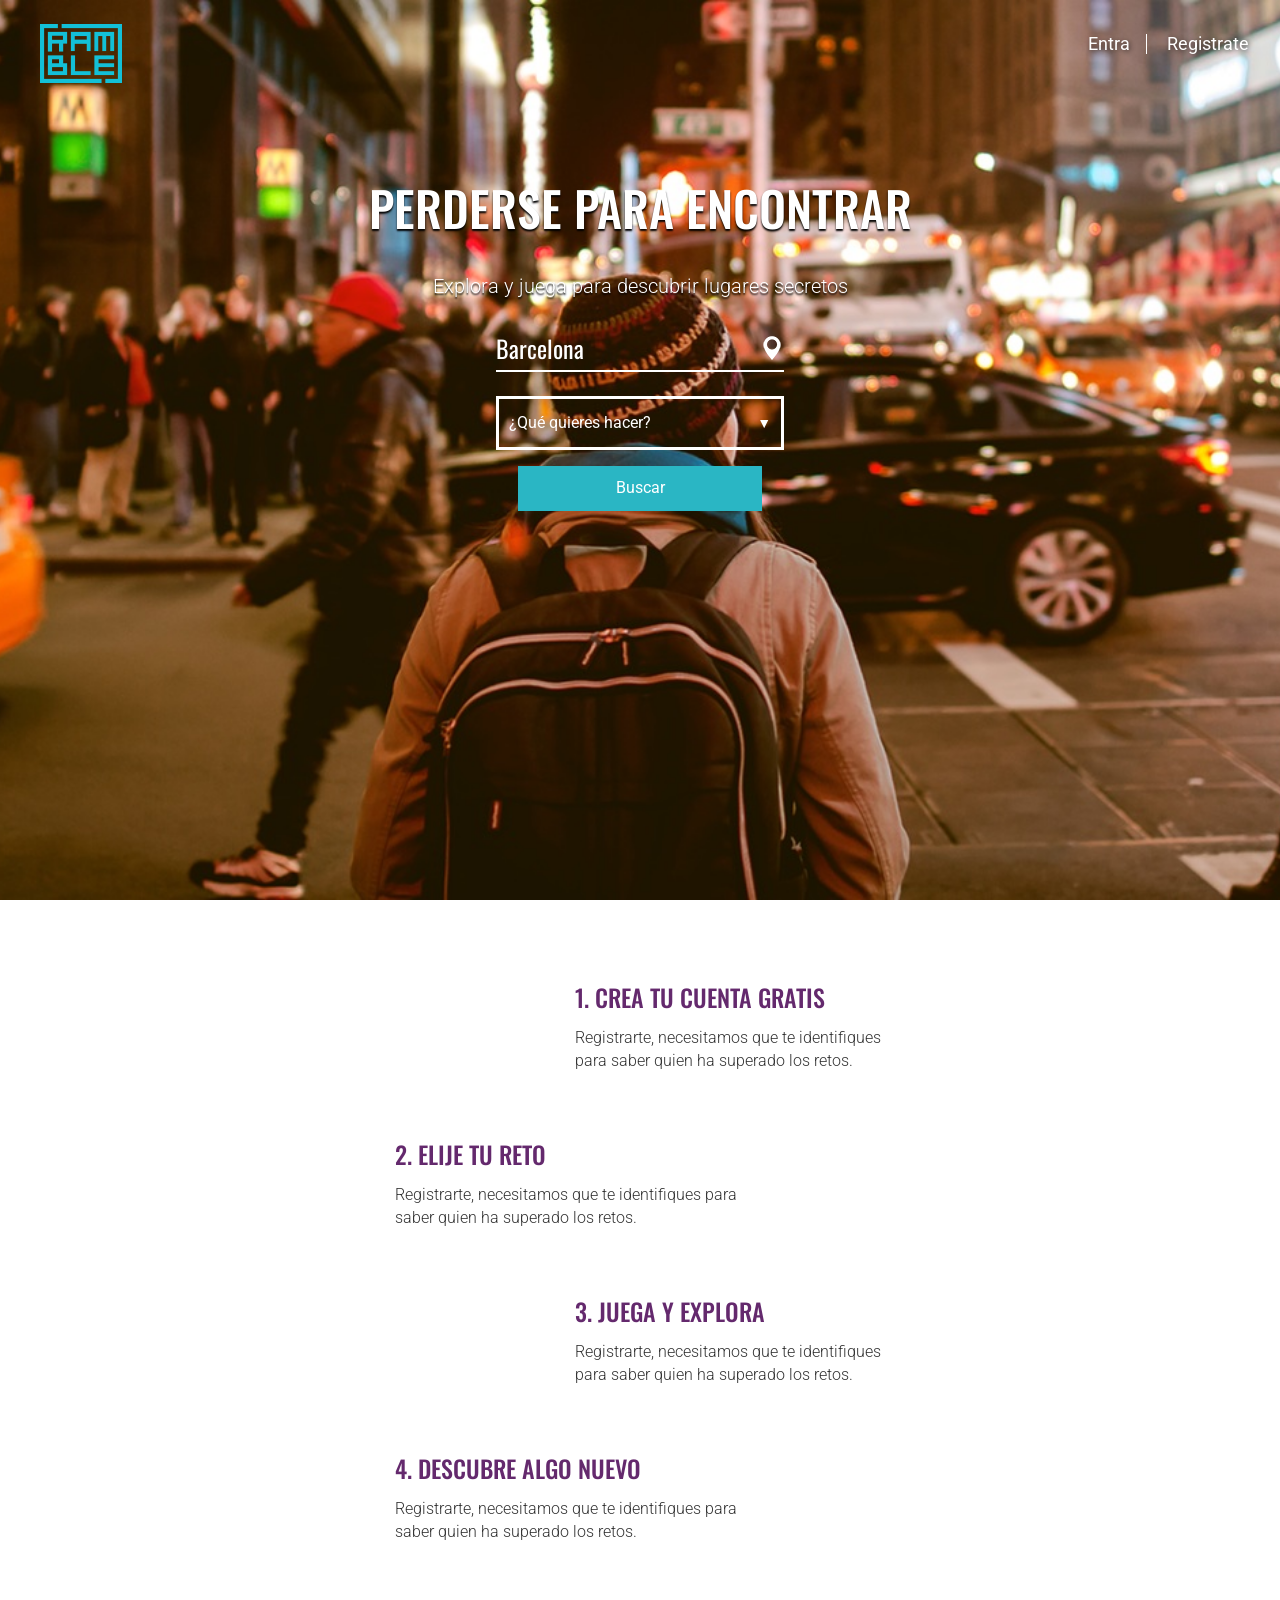
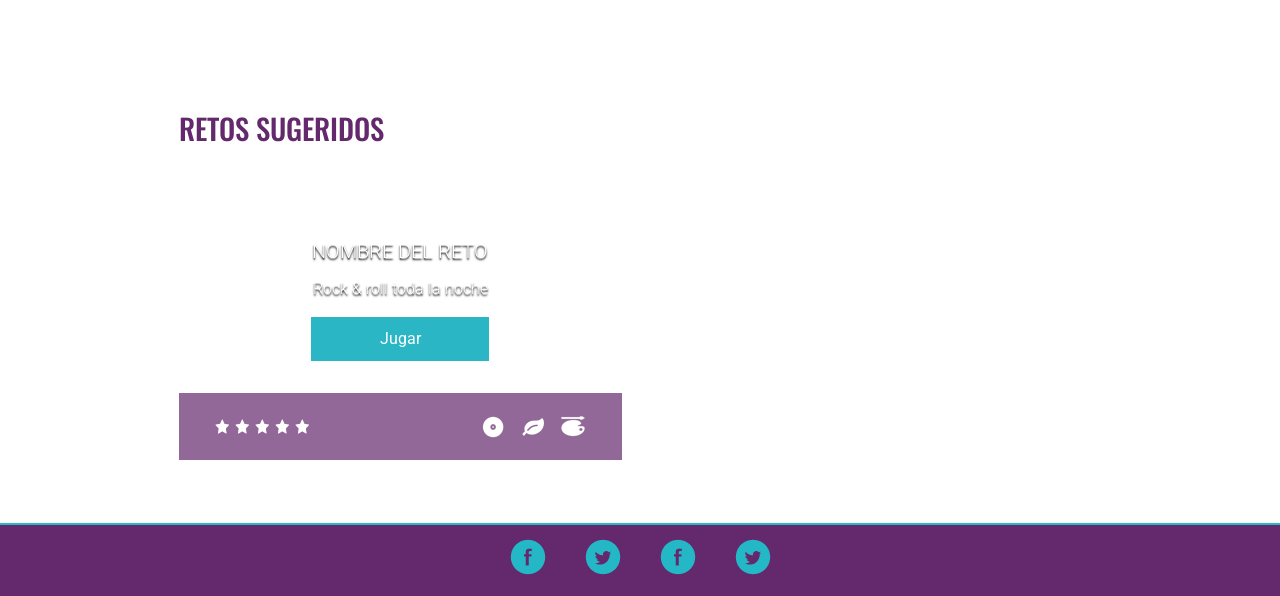
==== commit edcc7296: "Algunos cambios Home: +How to play - hecho; + Retos sugeridos - hecho; + Logo - hecho;  Retos: +wrap" ====
--- a/index.html
+++ b/index.html
@@ -29,7 +29,7 @@
     </header>
 	<section id='home'>
 		<div class='home-intro'>
-			<h1 class="white clearfix">Get lost and find great places</h1>
+			<h1 class="white clearfix">Perderse para encontrar</h1>
 			<p class="white clearfix">Explora y juega para descubrir lugares secretos</p>
 			<input class='clearfix' type="text" value="Barcelona">
 			<select class="select">
@@ -45,28 +45,28 @@
 			<div class='clearfix call-to-action space-bottom'><a class='cta secondary small space-top' href="retos.html">Buscar</a></div>
 		</div>
 		<div class="pasos-home container clearfix">
-			<div class='clearfix'>
+			<div id="paso-1-home" class='clearfix'>
 				<div class="icon col-xs-3"><div class="icono sprite-2 icono-1"></div></div>
 				<div class='col-xs-9'>
 					<h2 class='purple'>1. Crea tu cuenta gratis</h2>
 					<p>Registrarte, necesitamos que te identifiques para saber quien ha superado los retos.</p>
 				</div>
 			</div>
-			<div class='clearfix'>
+			<div id="paso-2-home" class='clearfix'>
 				<div class='col-xs-9'>
 					<h2 class='purple'>2. Elije tu reto</h2>
 					<p>Registrarte, necesitamos que te identifiques para saber quien ha superado los retos.</p>
 				</div>
 				<div class="icon col-xs-3"><div class="icono sprite-2 icono-2"></div></div>
 			</div>
-			<div class='clearfix'>
+			<div id="paso-3-home" class='clearfix'>
 				<div class="icon col-xs-3"><div class="icono sprite-2 icono-3"></div></div>
 				<div class='col-xs-9'>
 					<h2 class='purple'>3. Juega y explora</h2>
 					<p>Registrarte, necesitamos que te identifiques para saber quien ha superado los retos.</p>
 				</div>
 			</div>
-			<div class='clearfix'>
+			<div id="paso-4-home" class='clearfix'>
 				<div class='col-xs-9'>
 					<h2 class='purple'>4. Descubre algo nuevo</h2>
 					<p>Registrarte, necesitamos que te identifiques para saber quien ha superado los retos.</p>
--- a/css/style.css
+++ b/css/style.css
@@ -300,8 +300,9 @@
     width: 80vw;
     height: 80vh;
     top: 10vh;
+    left: 10vw;
     margin: auto;
-    position: relative;
+    position: fixed;
     background-color: #fff;
     box-shadow: 0 1px 3px rgba(0, 0, 0, 0.12), 0 1px 2px rgba(0, 0, 0, 0.24);
     transition: all 0.2s ease-in-out;
@@ -360,7 +361,11 @@
   display: -webkit-flex;
   display: flex;
   -webkit-justify-content: space-between;
-  justify-content: space-between; }
+  justify-content: space-between;
+  display: -webkit-flex;
+  display: flex;
+  align-items: center;
+  -webkit-align-items: center; }
 
 #ruta-crear .paso .cta_2, #ruta .paso .cta_2 {
   float: left;
@@ -498,6 +503,7 @@
   float: none; }
 
 .left {
+  width: 120px;    
   float: left; }
 
 .right {
@@ -667,7 +673,8 @@
 
 a {
   color: #64296d;
-  text-decoration: none; }
+  text-decoration: none;
+  display: block; }
   a:hover {
     color: #a378a6;
     text-decoration: none; }
@@ -824,7 +831,7 @@
       padding: 1rem 2rem; }
       .retos .reto .bar li {
         float: left;
-        margin-left: 1rem; }
+        margin-left: 0.2rem; }
     .retos .reto .completed {
       margin-bottom: 3rem; }
 
@@ -856,6 +863,7 @@
   padding: 0.5rem 1rem;
   text-align: center;
   width: 60%;
+  max-width: 200px;
   cursor: pointer;
   display: block; }
   .btn-filtro:hover {
@@ -867,6 +875,15 @@
 .filtro-cont {
   height: 0;
   overflow: hidden; }
+
+.icono {
+  position: relative;
+  margin: 0 0/*2rem*/; }
+  .icono span {
+    position: absolute;
+    top: 30px;
+    left: 50%;
+    transform: translateX(-50%); }
 
 #paso-3 label {
   margin-bottom: 2rem; }
@@ -880,7 +897,7 @@
   clear: both; }
   .filtro:last-of-type {
     border: none; }
-  .filtro .icon.active {
+  .filtro .icono .active {
     border-bottom: 4px solid #2ab6c4; }
   .filtro label {
     margin-bottom: 2rem; }
@@ -891,7 +908,12 @@
   cursor: pointer; }
 
 .ver-mapa {
-  text-decoration: underline; }
+  text-align: right;
+  float: right;
+  min-width: 150px; }
+  .ver-mapa span {
+    float: right;
+    margin: -5px 0 0 10px; }
 
 #ruta .image {
   position: relative; }
@@ -949,4 +971,22 @@
   #felicidades .star-rating .rating-container .rating-stars {
     color: #2ab6c4; }
 
+.iconos {
+  display: -webkit-flex;
+  display: flex;
+  -webkit-justify-content: space-around;
+  justify-content: space-around; }
+  .iconos h2 {
+    margin-top: 0; }
+
+.info {
+  display: -webkit-flex;
+  display: flex;
+  align-items: center;
+  -webkit-align-items: center;
+  display: -webkit-flex;
+  display: flex;
+  -webkit-justify-content: space-between;
+  justify-content: space-between; }
+
 /*# sourceMappingURL=style.css.map */
--- a/css/responsive-desk.css
+++ b/css/responsive-desk.css
@@ -14,6 +14,11 @@
      margin-bottom: 50px;
 }
 
+.account a {
+    display: inline;
+}
+
+
 @media screen and (min-width: 768px) {
 
     .flex-atr {
@@ -23,11 +28,15 @@
         flex-wrap: wrap;
     }
 
-    header img {
+    #header_home img {
         width: auto;
         height: auto;
         min-height: none;
         max-height: none;
+    }
+    
+    header nav a img {
+        width: 50px;
     }
 
     .account {
@@ -88,8 +97,16 @@
     }
 
     #home .pasos-home {
-        max-width: 450.7px;
+        max-width: 550.7px;
         margin: 62px auto 0px auto;
+    }
+    
+    #home .pasos-home #paso-1-home .icon {
+        margin-right: 50px
+    }
+    
+    #home .pasos-home #paso-3-home .icon {
+        margin-right: 50px
     }
 
     #home h1:nth-child(3) {
@@ -119,6 +136,38 @@
         min-width: 180px;
         margin-bottom: 33px;
     }
+    
+    #home .reto .bar {
+    }
+    
+    #home .reto .left{
+        width: 30%;
+        min-width: 100px;
+        float: left;
+        margin-left: 0%;
+        margin-bottom: 0px;
+    }
+    
+    #home .reto .left div {
+        float: left;
+         margin: 0px;
+    }
+
+    .retos .reto .bar li {
+        margin-left: 5px;
+    }
+
+    #home .reto .right div {
+        float: right;
+        margin: 0px;
+    }
+
+    #home .reto .right{
+        width: 120px;
+        float: right;
+        margin-bottom: 0px;
+    }
+
 
 
     footer {
@@ -378,6 +427,13 @@
         width: 25.6%;
         max-width: 246px;
     }
+    
+    #ruta #paso-2 {
+        width: 80%;
+        max-width: 750px;
+        margin-left: auto;
+        margin-right: auto;
+    }
 
     #paso-2-continuar {
         width: 246px;
@@ -678,4 +734,4 @@
         float: left;
         clear: none;
     }
-}
+}
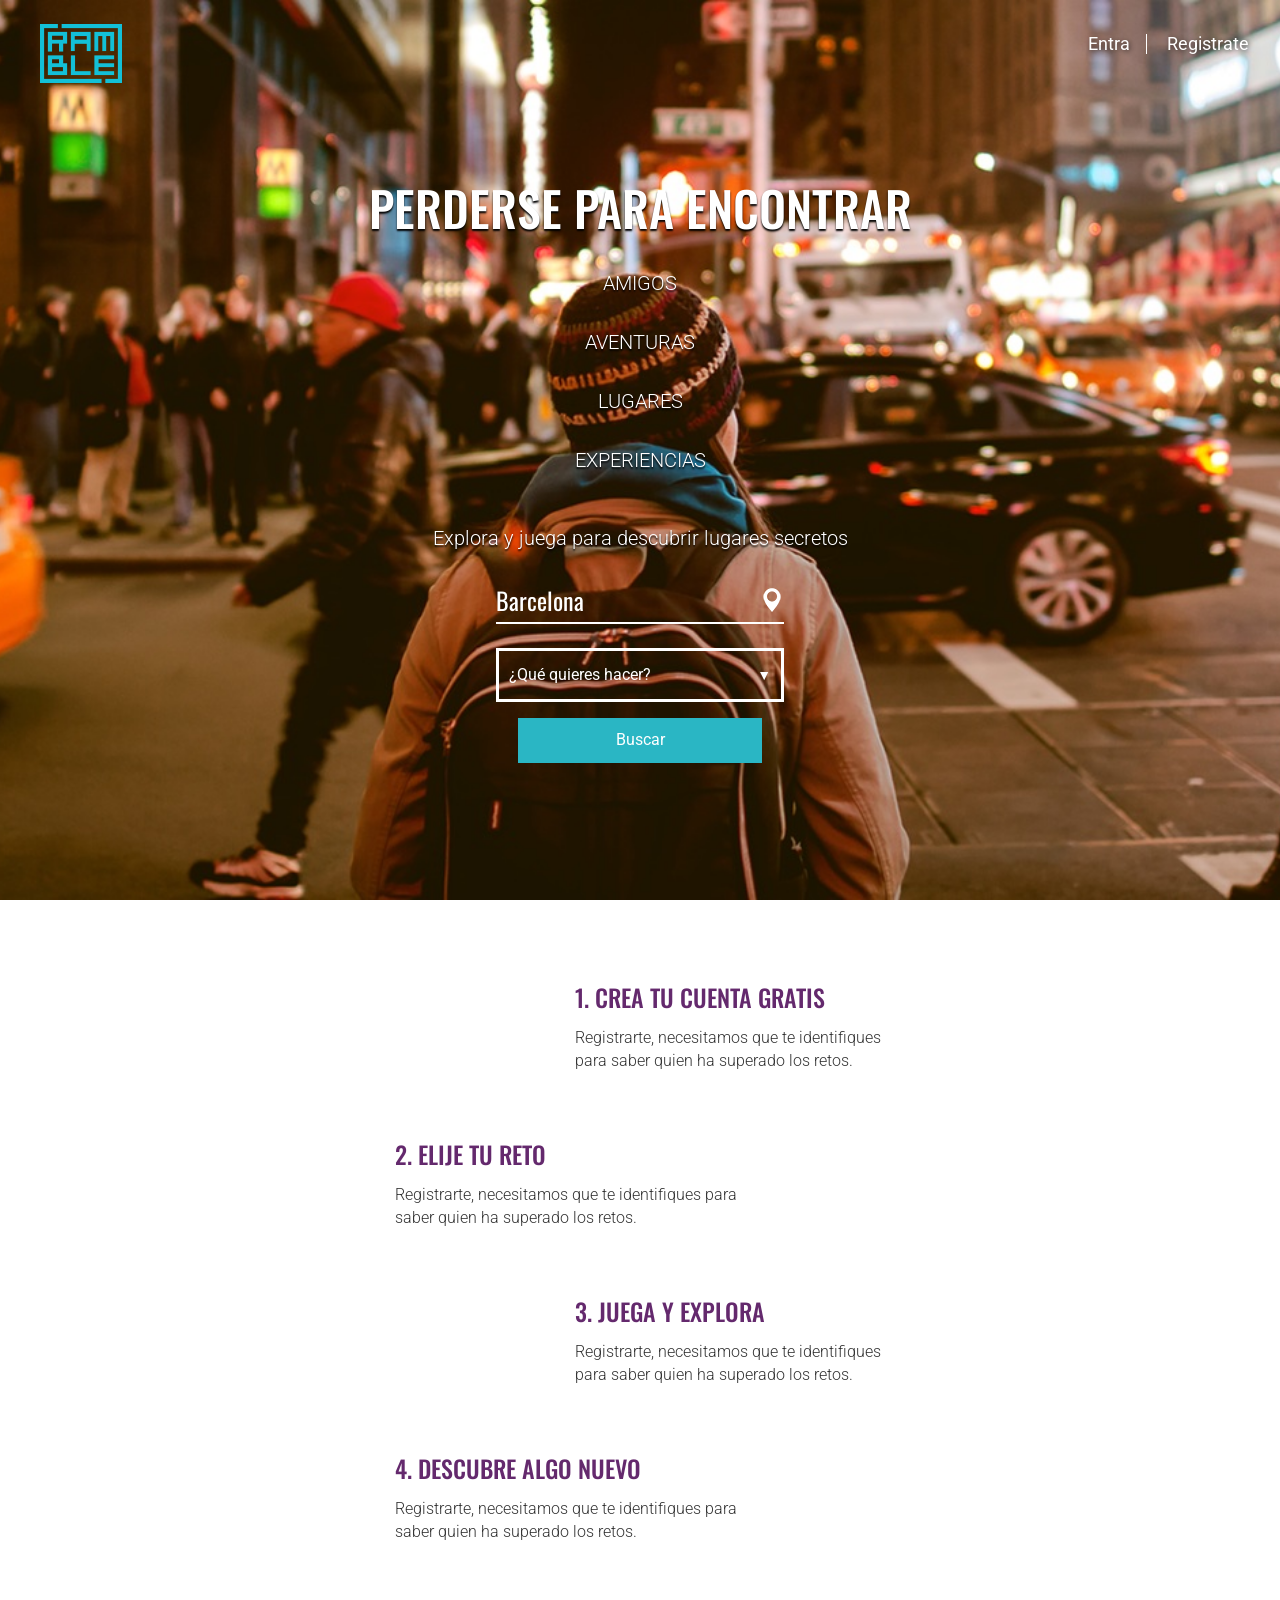
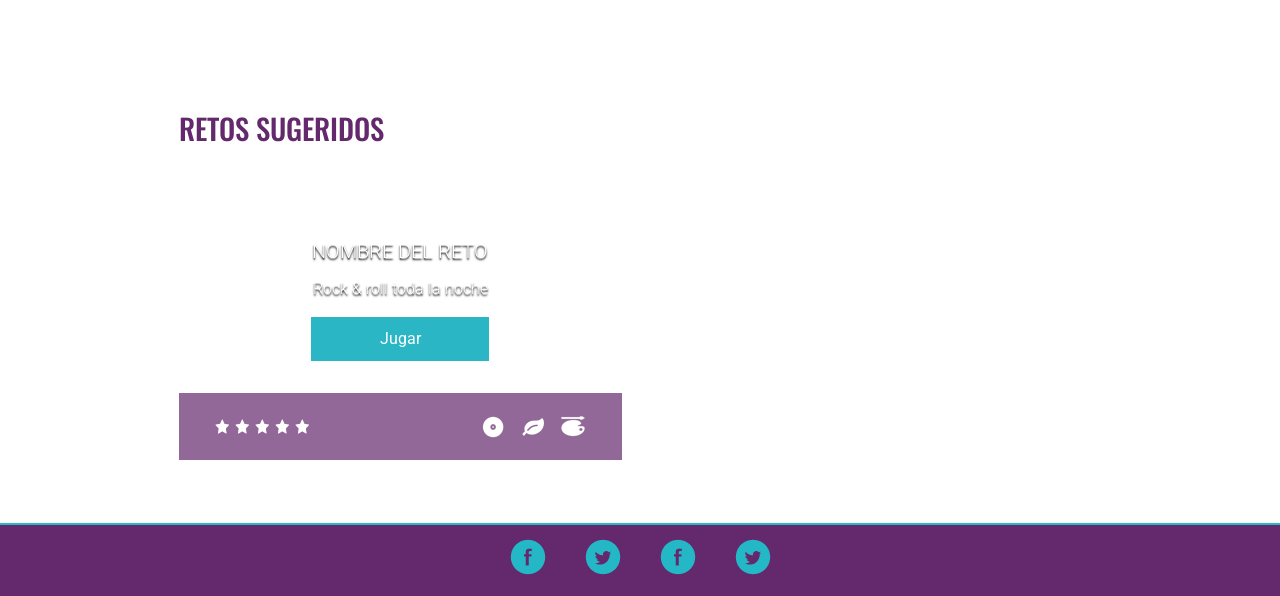
==== commit 9ebaf085: "Typed No sale !" ====
--- a/index.html
+++ b/index.html
@@ -18,6 +18,35 @@
     <script src="https://maxcdn.bootstrapcdn.com/bootstrap/3.3.6/js/bootstrap.min.js" integrity="sha384-0mSbJDEHialfmuBBQP6A4Qrprq5OVfW37PRR3j5ELqxss1yVqOtnepnHVP9aJ7xS" crossorigin="anonymous"></script>
 	<script src="js/selectordie.js"></script>
     <script src="js/main.js"></script>
+    <script src="js/typed.js"></script>
+    <script>
+        
+        $(function(){
+
+        $("#typed").typed({
+            // strings: ["Typed.js is a <strong>jQuery</strong> plugin.", "It <em>types</em> out sentences.", "And then deletes them.", "Try it out!"],
+            stringsElement: $('#typed-strings'),
+            typeSpeed: 30,
+            backDelay: 500,
+            loop: false,
+            contentType: 'html', // or text
+            // defaults to false for infinite loop
+            loopCount: false,
+            callback: function(){ foo(); },
+            resetCallback: function() { newTyped(); }
+        });
+
+        $(".reset").click(function(){
+            $("#typed").typed('reset');
+        });
+
+    });
+
+    function newTyped(){ /* A new typed object */ }
+
+    function foo(){ console.log("Callback"); }
+        
+    </script>
 </head>
 <body class='mobile'>
 	<header class="col-xs-12 background-purple" id='header_home'>
@@ -29,7 +58,17 @@
     </header>
 	<section id='home'>
 		<div class='home-intro'>
-			<h1 class="white clearfix">Perderse para encontrar</h1>
+			<h1 class="white clearfix element">Perderse para encontrar
+                <div class="type-wrap">
+                    <div id="typed-strings">
+                        <p>Amigos</p>
+                        <p>Aventuras</p>
+                        <p>Lugares</p>
+                        <p>Experiencias</p>
+                    </div>
+                    <span id="typed" style="white-space:pre;"></span>
+                </div>
+            </h1>
 			<p class="white clearfix">Explora y juega para descubrir lugares secretos</p>
 			<input class='clearfix' type="text" value="Barcelona">
 			<select class="select">
--- a/css/style.css
+++ b/css/style.css
@@ -113,7 +113,7 @@
       height: 35px;
       display: inline-block; }
       #header_inner nav .element .navbar-header, #header_inner nav .element img {
-        height: 100%; }
+        height: 35px; }
       #header_inner nav .element .navbar-header {
         float: left; }
         #header_inner nav .element .navbar-header svg polygon {
@@ -434,7 +434,7 @@
   .cta.full {
     width: 100%; }
   .cta.big {
-    width: 70%; }
+    width: 70%; max-width: 240px; }
   .cta.small {
     width: 40%; }
 
--- a/css/responsive-desk.css
+++ b/css/responsive-desk.css
@@ -18,6 +18,31 @@
     display: inline;
 }
 
+.typed-cursor{
+    opacity: 1;
+    -webkit-animation: blink 0.7s infinite;
+    -moz-animation: blink 0.7s infinite;
+    animation: blink 0.7s infinite;
+}
+@keyframes blink{
+    0% { opacity:1; }
+    50% { opacity:0; }
+    100% { opacity:1; }
+}
+@-webkit-keyframes blink{
+    0% { opacity:1; }
+    50% { opacity:0; }
+    100% { opacity:1; }
+}
+@-moz-keyframes blink{
+    0% { opacity:1; }
+    50% { opacity:0; }
+    100% { opacity:1; }
+}
+
+.typed-cursor, .type-wrap {
+    display: inline;
+}
 
 @media screen and (min-width: 768px) {
 
@@ -227,7 +252,7 @@
         text-align: left;
         float: left;
         clear: none;
-        margin: 10px 0px 20px 20px;
+        margin: 10px 0px 10px 20px;
     }
 
     #perfil .intereses {
@@ -240,8 +265,7 @@
 
     #perfil .intereses div {
         float: left;
-        width: 130px;
-        height: 24px;
+        width: auto;
         text-align: center;
         line-height: 12px;
         margin: auto 10px 10px auto;
@@ -252,27 +276,11 @@
         font-size: 1.125rem;
         float: left;
         width: 180px;
-        height: 40px;
-        margin: 0px;
-        padding: 0px;
+        margin: 0px 0px 90px 10px;
         clear: none;
-        background-color: #fff;
-        border: 0px;
-        color: #64296d;
-    }
-
-    #agrega-intereses::before {
-        font-family: 'Roboto', sans-serif;
-        content: "+";
-        padding: 5px 15px;
-        display: inline;
-        background-color: #64296d;
-        margin: auto 10px auto 0px;
-        color: white;
-        font-size: 1.5rem;
-    }
-
-    #perfil h2:nth-child(2) {
+    }
+
+    #perfil .ret {
         width: 95%;
         max-width: 1020px;
         height: auto;
@@ -283,7 +291,7 @@
     #perfil .retos {
         width: 95%;
         max-width: 1020px;
-        margin: 18px auto 22px auto;
+        margin: 18px auto 52px auto;
         -webkit-display: flex;
         display: flex;
         flex-direction: row;
@@ -435,36 +443,25 @@
         margin-right: auto;
     }
 
-    #paso-2-continuar {
-        width: 246px;
-        float: right;
-        margin-right: 34.1%;
-    }
-
-    #ruta #paso-2-atras {
-        font-size: 1rem;
-        width: auto;
-        float: left;
-        margin-left: 34.1%;
-        color: #2ab6c4;
-        background-color: #fff;
-        border: #fff;
-    }
-
-    #paso-3-atras {
-        font-size: 1rem;
-        color: #2ab6c4;
-        background-color: #fff;
-        border: #fff;
-    }
-
-    #concluir-reto {
-
-    }
-
-
-
-
+    .wrapper-cta-pasos{
+        max-width: 500px;
+        width: 60%;
+        margin: auto;
+        -webkit-display: flex;
+        display: flex;
+        flex-direction: row;
+        flex-wrap: wrap;
+        justify-content: space-between;
+    }
+    
+    #ruta .paso .cta_2 {
+        max-width: 200px;
+        margin: 0px;
+    }
+
+    
+    
+    
     /* Crear Ruta ---------------------------------------------- */
 
     #ruta-crear h1:nth-child(1) {
@@ -649,18 +646,6 @@
         float: none;
     }
 
-    #ruta-crear #paso-2 #paso-2-atras, #ruta-crear #paso-3 #paso-3-atras, #ruta-crear #paso-4 #paso-4-atras {
-        width: 121px;
-        margin: auto 0px auto 34.1%;
-        background-color: #fff;
-        border: 0px none;
-        color: #2ab6c4;
-    }
-
-    #ruta-crear #paso-3 #paso-3-continuar, #ruta-crear #paso-4 #paso-4-guardar {
-        width: 121px;
-    }
-
     #ruta-crear #paso-3 {
         width: 80%;
         margin-left: auto;
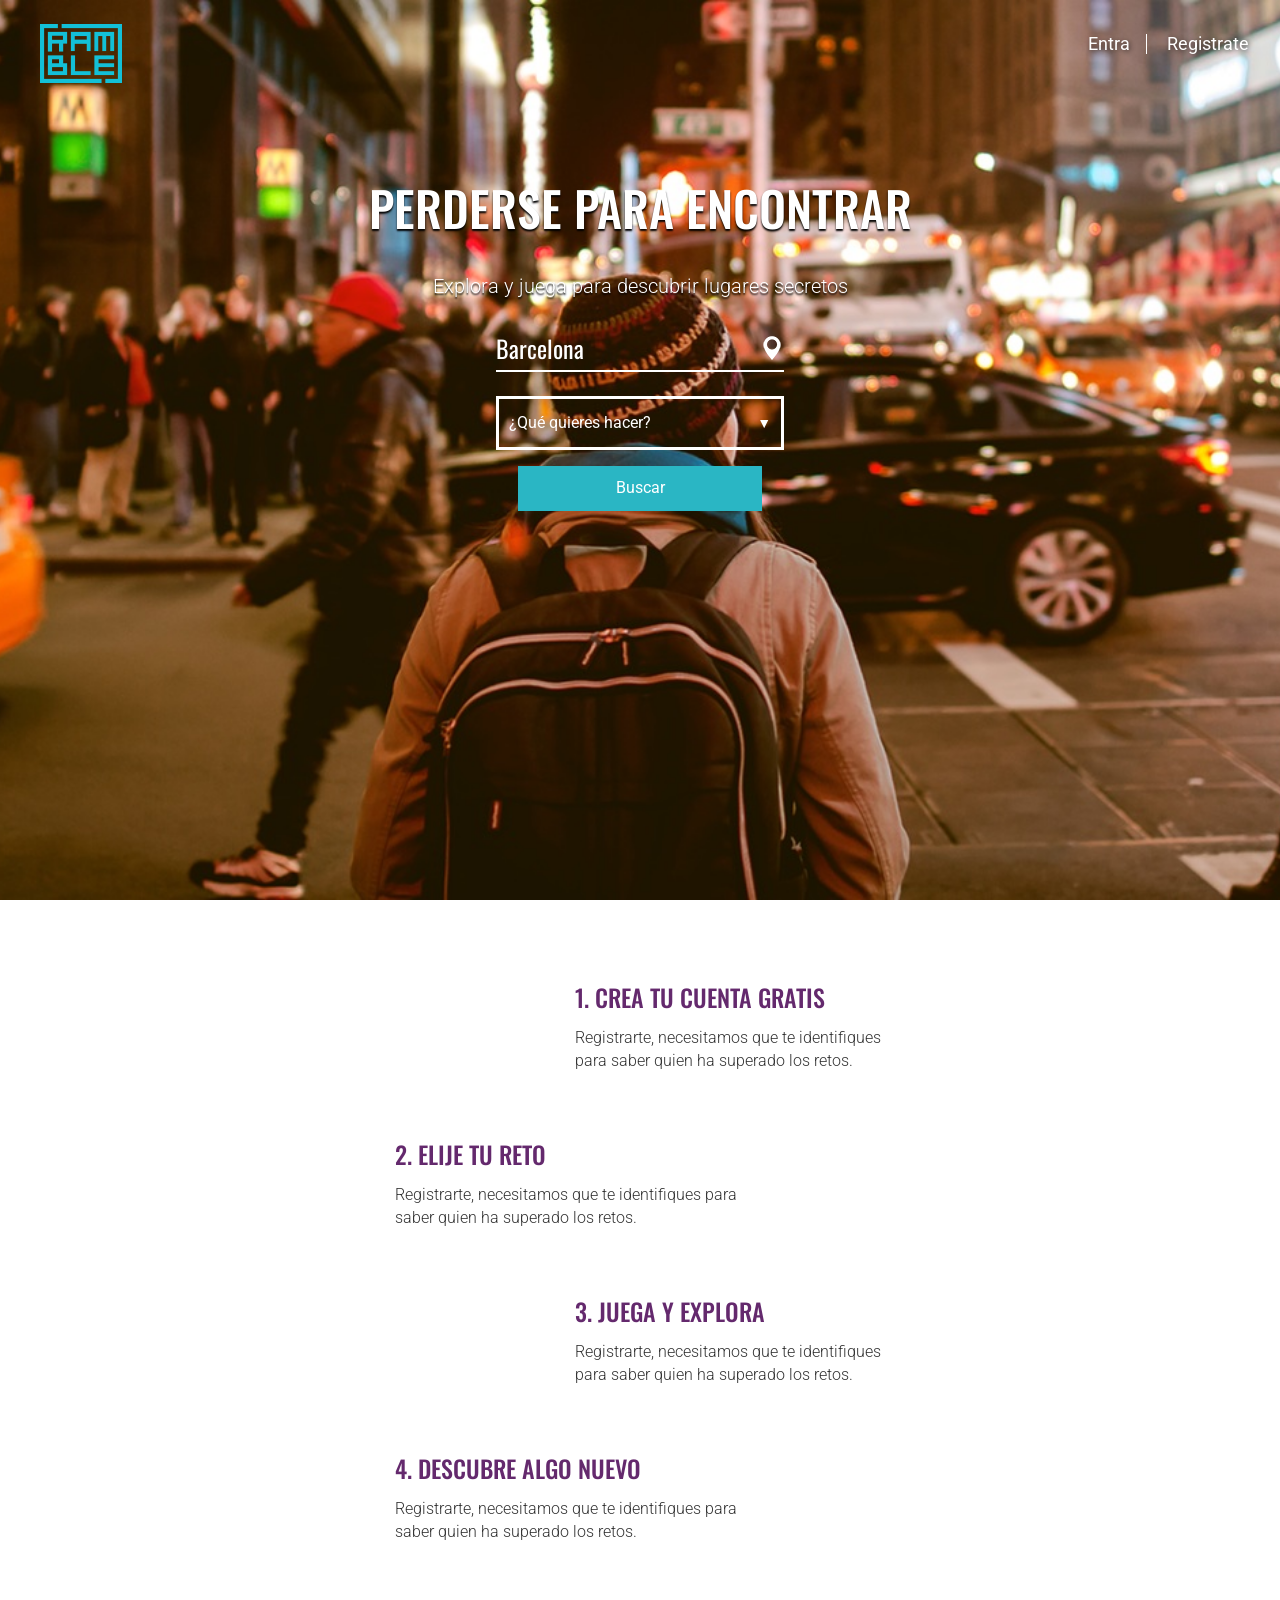
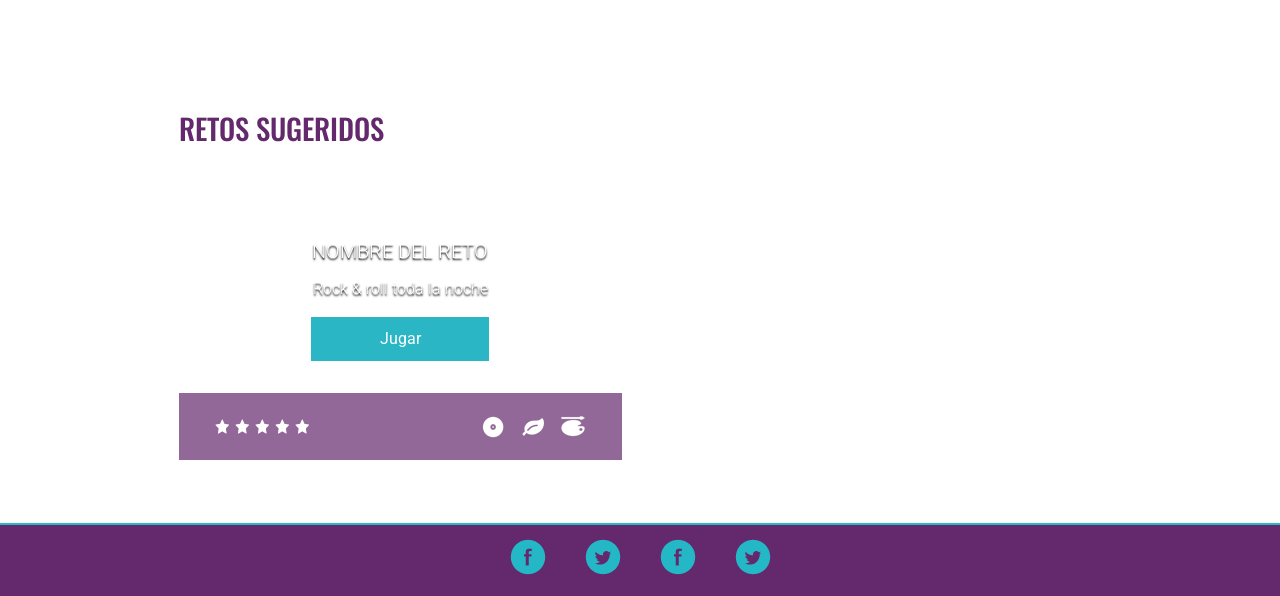
==== commit 26369391: "Otro Push" ====
--- a/index.html
+++ b/index.html
@@ -21,30 +21,12 @@
     <script src="js/typed.js"></script>
     <script>
         
-        $(function(){
-
-        $("#typed").typed({
-            // strings: ["Typed.js is a <strong>jQuery</strong> plugin.", "It <em>types</em> out sentences.", "And then deletes them.", "Try it out!"],
-            stringsElement: $('#typed-strings'),
-            typeSpeed: 30,
-            backDelay: 500,
-            loop: false,
-            contentType: 'html', // or text
-            // defaults to false for infinite loop
-            loopCount: false,
-            callback: function(){ foo(); },
-            resetCallback: function() { newTyped(); }
+    $(function(){
+        $(".element").typed({
+            strings: ["Amigos.", "Aventuras.", "Experiencia."],
+            typeSpeed: 0
         });
-
-        $(".reset").click(function(){
-            $("#typed").typed('reset');
-        });
-
     });
-
-    function newTyped(){ /* A new typed object */ }
-
-    function foo(){ console.log("Callback"); }
         
     </script>
 </head>
@@ -58,16 +40,8 @@
     </header>
 	<section id='home'>
 		<div class='home-intro'>
-			<h1 class="white clearfix element">Perderse para encontrar
-                <div class="type-wrap">
-                    <div id="typed-strings">
-                        <p>Amigos</p>
-                        <p>Aventuras</p>
-                        <p>Lugares</p>
-                        <p>Experiencias</p>
-                    </div>
-                    <span id="typed" style="white-space:pre;"></span>
-                </div>
+			<h1 class="white clearfix">Perderse para encontrar
+                <span id="typed-strings" class="element"></span>
             </h1>
 			<p class="white clearfix">Explora y juega para descubrir lugares secretos</p>
 			<input class='clearfix' type="text" value="Barcelona">
--- a/css/responsive-desk.css
+++ b/css/responsive-desk.css
@@ -40,9 +40,6 @@
     100% { opacity:1; }
 }
 
-.typed-cursor, .type-wrap {
-    display: inline;
-}
 
 @media screen and (min-width: 768px) {
 
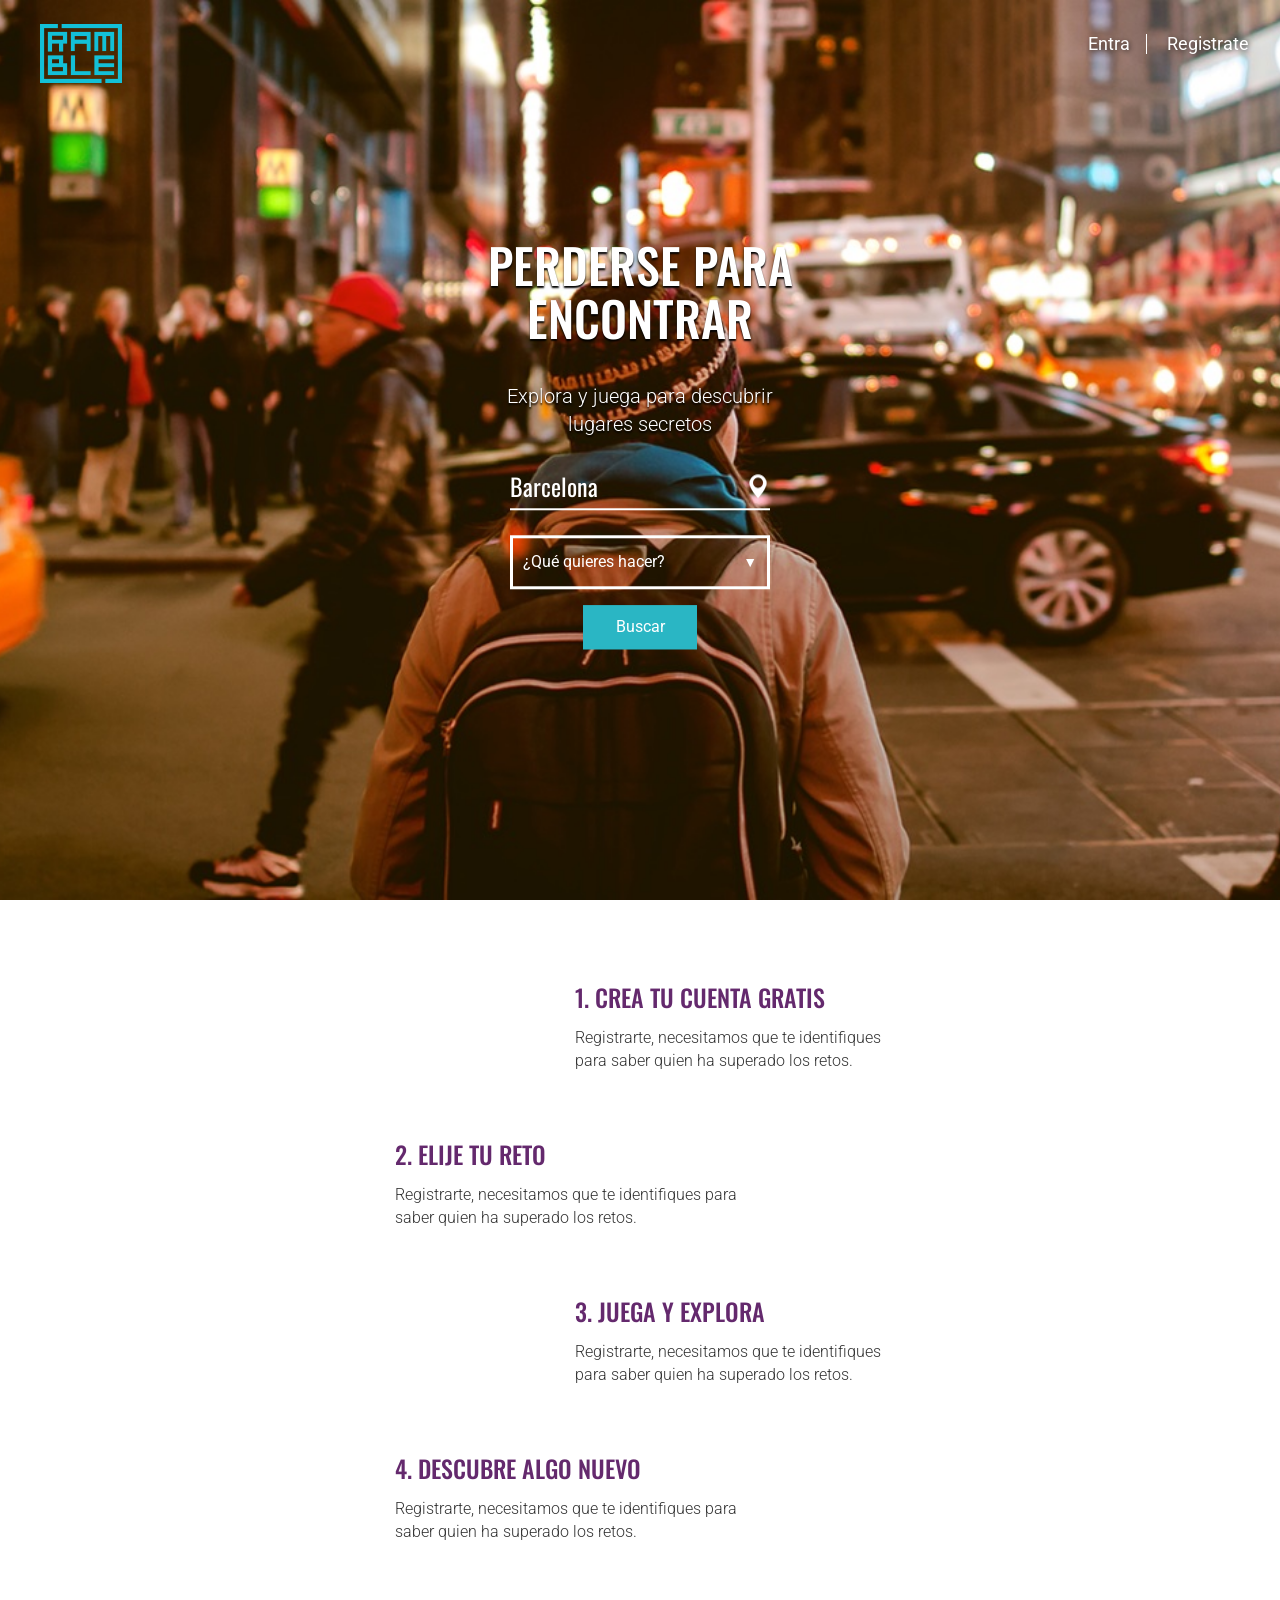
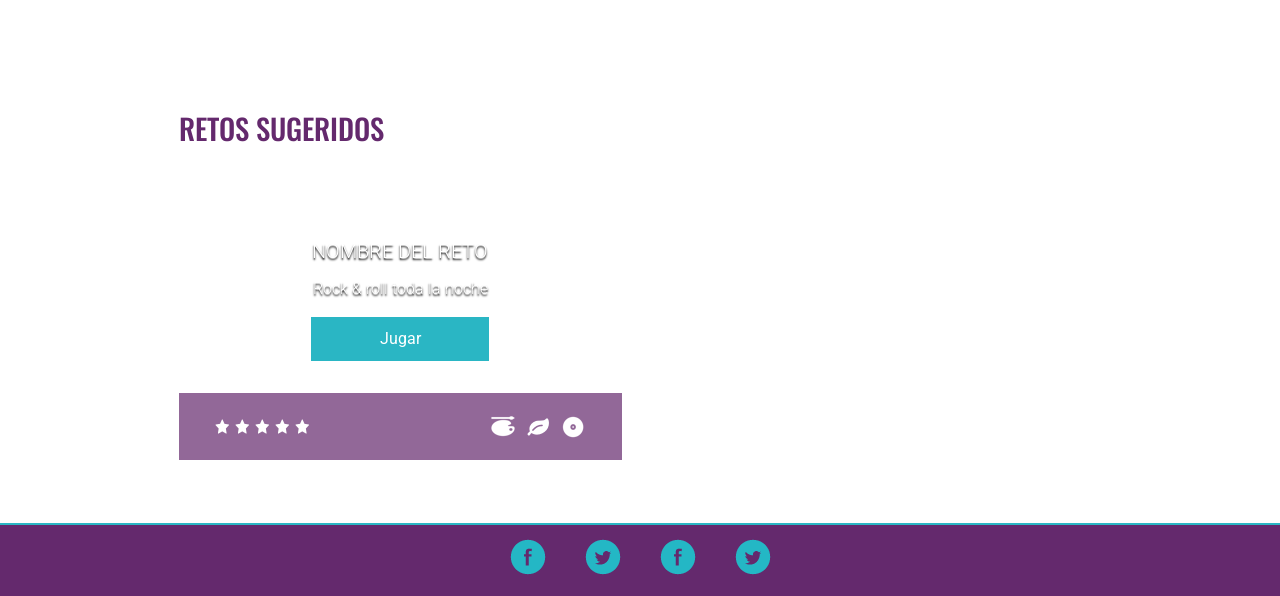
==== commit 414c9633: "github fix" ====
--- a/index.html
+++ b/index.html
@@ -18,17 +18,6 @@
     <script src="https://maxcdn.bootstrapcdn.com/bootstrap/3.3.6/js/bootstrap.min.js" integrity="sha384-0mSbJDEHialfmuBBQP6A4Qrprq5OVfW37PRR3j5ELqxss1yVqOtnepnHVP9aJ7xS" crossorigin="anonymous"></script>
 	<script src="js/selectordie.js"></script>
     <script src="js/main.js"></script>
-    <script src="js/typed.js"></script>
-    <script>
-        
-    $(function(){
-        $(".element").typed({
-            strings: ["Amigos.", "Aventuras.", "Experiencia."],
-            typeSpeed: 0
-        });
-    });
-        
-    </script>
 </head>
 <body class='mobile'>
 	<header class="col-xs-12 background-purple" id='header_home'>
@@ -40,22 +29,22 @@
     </header>
 	<section id='home'>
 		<div class='home-intro'>
-			<h1 class="white clearfix">Perderse para encontrar
-                <span id="typed-strings" class="element"></span>
-            </h1>
-			<p class="white clearfix">Explora y juega para descubrir lugares secretos</p>
-			<input class='clearfix' type="text" value="Barcelona">
-			<select class="select">
-				<option value="volvo">Comida</option>
-				<option value="saab">Copas</option>
-				<option value="mercedes">Café</option>
-				<option value="audi">Música en vivo</option>
-				<option value="audi">Fiesta</option>
-				<option value="audi">Naturaleza</option>
-				<option value="audi">Historia &amp; Arte</option>
-				<option value="audi">Random</option>
-			</select>
-			<div class='clearfix call-to-action space-bottom'><a class='cta secondary small space-top' href="retos.html">Buscar</a></div>
+			<div class='home-cont'>
+				<h1 class="white clearfix">Perderse para encontrar</h1>
+				<p class="white clearfix">Explora y juega para descubrir lugares secretos</p>
+				<input class='clearfix' type="text" value="Barcelona">
+				<select class="select">
+					<option value="volvo">Comida</option>
+					<option value="saab">Copas</option>
+					<option value="mercedes">Café</option>
+					<option value="audi">Música en vivo</option>
+					<option value="audi">Fiesta</option>
+					<option value="audi">Naturaleza</option>
+					<option value="audi">Historia &amp; Arte</option>
+					<option value="audi">Random</option>
+				</select>
+				<div class='clearfix call-to-action'><a class='cta secondary small space-top' href="retos.html">Buscar</a></div>
+			</div>
 		</div>
 		<div class="pasos-home container clearfix">
 			<div id="paso-1-home" class='clearfix'>
--- a/css/style.css
+++ b/css/style.css
@@ -113,7 +113,7 @@
       height: 35px;
       display: inline-block; }
       #header_inner nav .element .navbar-header, #header_inner nav .element img {
-        height: 35px; }
+        height: 100%; }
       #header_inner nav .element .navbar-header {
         float: left; }
         #header_inner nav .element .navbar-header svg polygon {
@@ -161,7 +161,7 @@
             opacity: 1;
             background: url(../img/pin.png) no-repeat right center; }
           #header_inner nav .element .navbar-header .search-bar .sod_select {
-            width: 70vw;
+            width: 70%;
             margin-left: 15%;
             box-sizing: border-box;
             -moz-box-sizing: border-box;
@@ -434,7 +434,7 @@
   .cta.full {
     width: 100%; }
   .cta.big {
-    width: 70%; max-width: 240px; }
+    width: 70%; }
   .cta.small {
     width: 40%; }
 
@@ -503,7 +503,6 @@
   float: none; }
 
 .left {
-  width: 120px;    
   float: left; }
 
 .right {
@@ -528,7 +527,7 @@
 
 .home-intro .sod_select,
 .navbar-header .sod_select {
-  width: 70vw;
+  width: 70%;
   margin-left: 15%;
   box-sizing: border-box;
   -moz-box-sizing: border-box;
@@ -773,11 +772,20 @@
 .home-intro {
   width: 100vw;
   height: 100vh;
+  min-height: 500px;
   position: relative;
   background-image: url(../img/home.jpg);
   background-size: cover;
   padding: 6rem 0 2rem;
-  margin-bottom: 4rem; }
+  margin-bottom: 4rem;
+  position: relative; }
+  .home-intro .home-cont {
+    position: absolute;
+    left: 50%;
+    top: 50%;
+    transform: translate(-50%, -50%);
+    width: 80%;
+    max-width: 600px; }
   .home-intro h1, .home-intro h2, .home-intro h3, .home-intro p {
     text-align: center;
     position: relative;
@@ -830,8 +838,7 @@
       z-index: 1;
       padding: 1rem 2rem; }
       .retos .reto .bar li {
-        float: left;
-        margin-left: 0.2rem; }
+        float: right; }
     .retos .reto .completed {
       margin-bottom: 3rem; }
 
@@ -878,7 +885,7 @@
 
 .icono {
   position: relative;
-  margin: 0 0/*2rem*/; }
+  margin: 0 2rem; }
   .icono span {
     position: absolute;
     top: 30px;
--- a/css/responsive-desk.css
+++ b/css/responsive-desk.css
@@ -18,28 +18,6 @@
     display: inline;
 }
 
-.typed-cursor{
-    opacity: 1;
-    -webkit-animation: blink 0.7s infinite;
-    -moz-animation: blink 0.7s infinite;
-    animation: blink 0.7s infinite;
-}
-@keyframes blink{
-    0% { opacity:1; }
-    50% { opacity:0; }
-    100% { opacity:1; }
-}
-@-webkit-keyframes blink{
-    0% { opacity:1; }
-    50% { opacity:0; }
-    100% { opacity:1; }
-}
-@-moz-keyframes blink{
-    0% { opacity:1; }
-    50% { opacity:0; }
-    100% { opacity:1; }
-}
-
 
 @media screen and (min-width: 768px) {
 
@@ -56,7 +34,7 @@
         min-height: none;
         max-height: none;
     }
-    
+
     header nav a img {
         width: 50px;
     }
@@ -122,11 +100,11 @@
         max-width: 550.7px;
         margin: 62px auto 0px auto;
     }
-    
+
     #home .pasos-home #paso-1-home .icon {
         margin-right: 50px
     }
-    
+
     #home .pasos-home #paso-3-home .icon {
         margin-right: 50px
     }
@@ -158,10 +136,10 @@
         min-width: 180px;
         margin-bottom: 33px;
     }
-    
+
     #home .reto .bar {
     }
-    
+
     #home .reto .left{
         width: 30%;
         min-width: 100px;
@@ -169,15 +147,12 @@
         margin-left: 0%;
         margin-bottom: 0px;
     }
-    
+
     #home .reto .left div {
         float: left;
          margin: 0px;
     }
 
-    .retos .reto .bar li {
-        margin-left: 5px;
-    }
 
     #home .reto .right div {
         float: right;
@@ -269,7 +244,6 @@
     }
 
     #agrega-intereses {
-        font-family: 'Oswald', sans-serif;
         font-size: 1.125rem;
         float: left;
         width: 180px;
@@ -432,7 +406,7 @@
         width: 25.6%;
         max-width: 246px;
     }
-    
+
     #ruta #paso-2 {
         width: 80%;
         max-width: 750px;
@@ -450,15 +424,15 @@
         flex-wrap: wrap;
         justify-content: space-between;
     }
-    
+
     #ruta .paso .cta_2 {
         max-width: 200px;
         margin: 0px;
     }
 
-    
-    
-    
+
+
+
     /* Crear Ruta ---------------------------------------------- */
 
     #ruta-crear h1:nth-child(1) {
@@ -716,4 +690,4 @@
         float: left;
         clear: none;
     }
-}+}
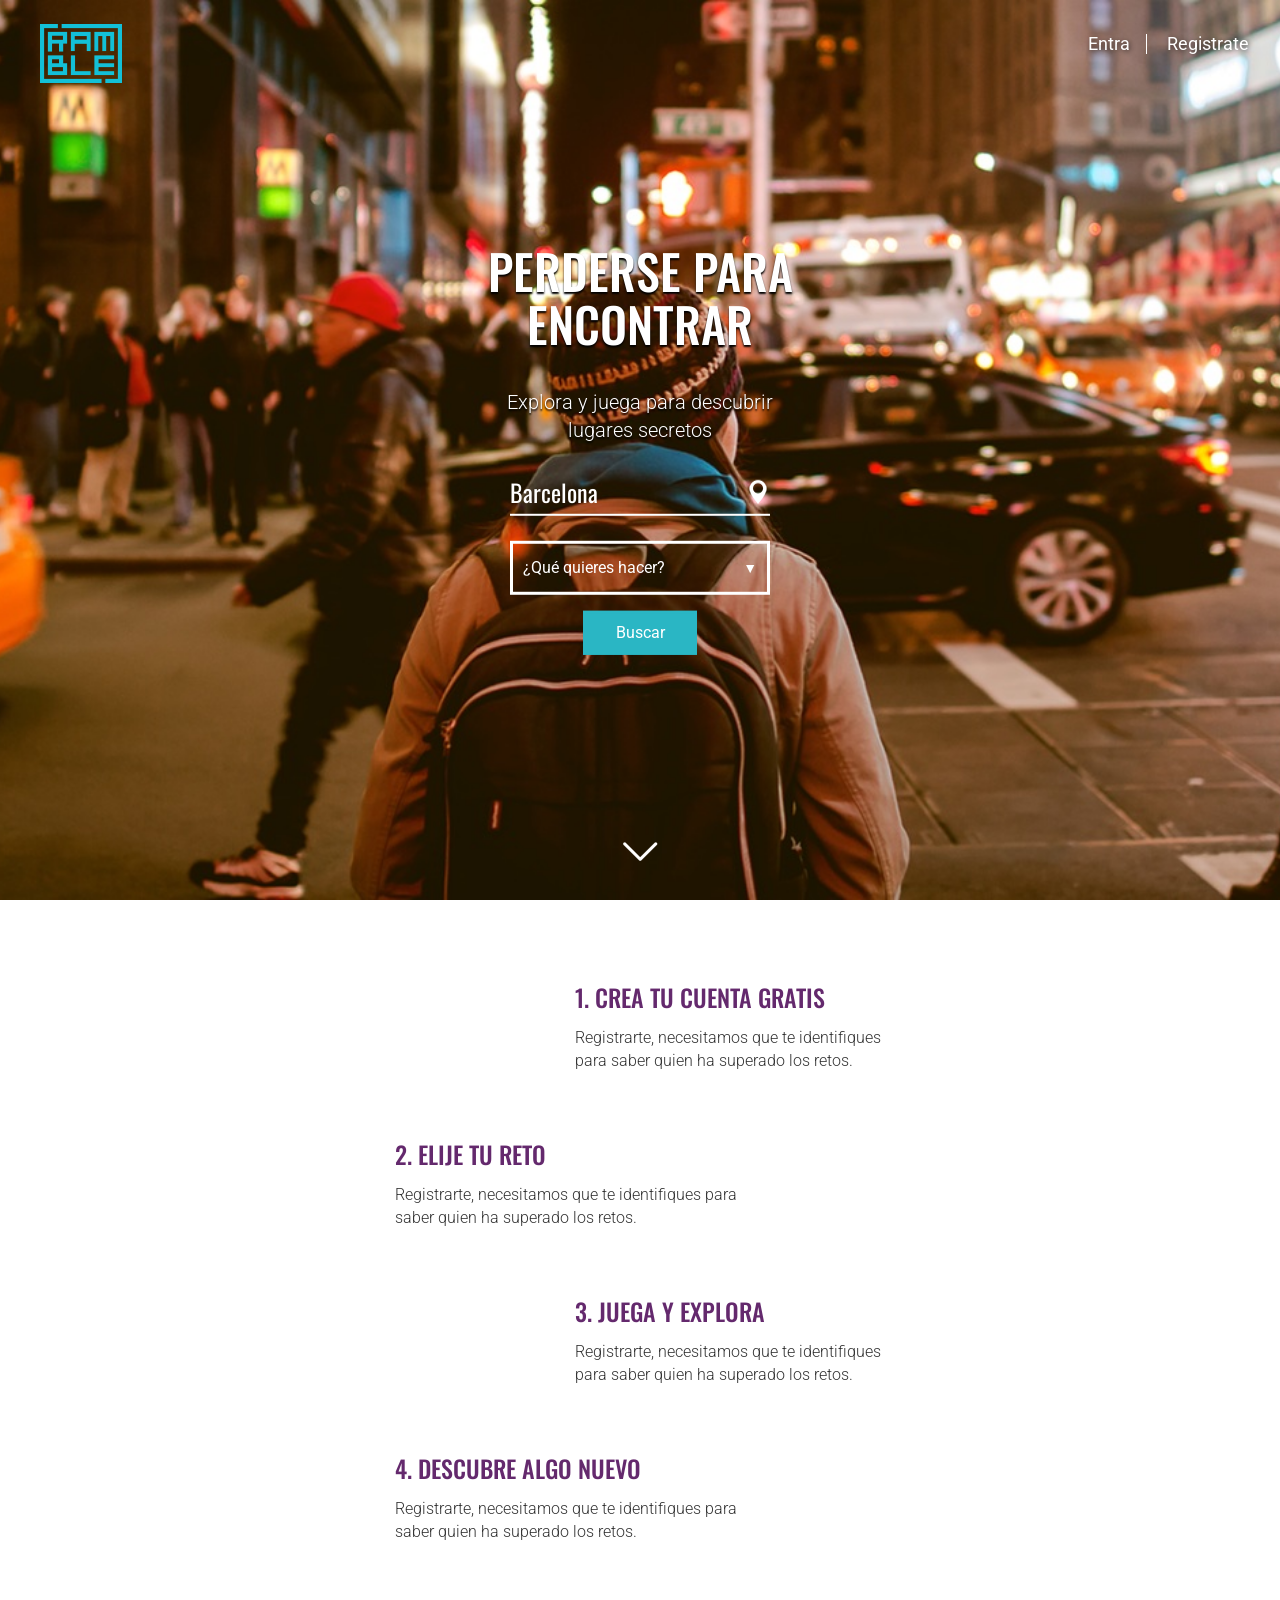
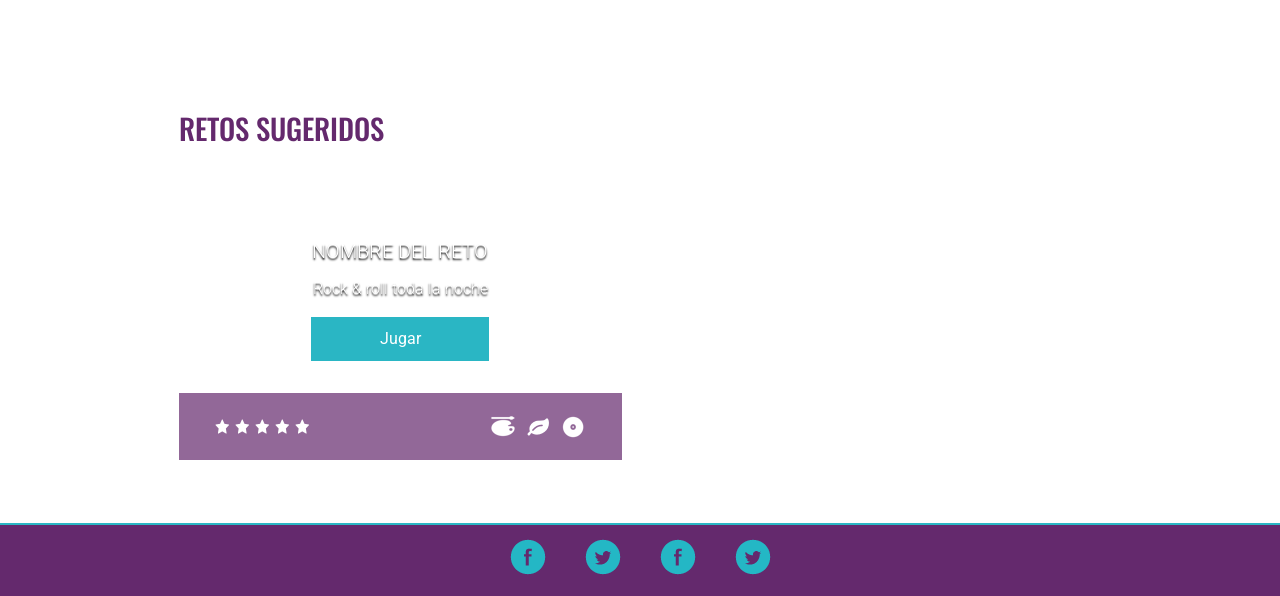
==== commit c5966463: "home landing maxima hermosa" ====
--- a/index.html
+++ b/index.html
@@ -18,6 +18,18 @@
     <script src="https://maxcdn.bootstrapcdn.com/bootstrap/3.3.6/js/bootstrap.min.js" integrity="sha384-0mSbJDEHialfmuBBQP6A4Qrprq5OVfW37PRR3j5ELqxss1yVqOtnepnHVP9aJ7xS" crossorigin="anonymous"></script>
 	<script src="js/selectordie.js"></script>
     <script src="js/main.js"></script>
+    <script src="js/typed.js"></script>
+
+    <script>
+
+    $(function(){
+        $(".element").typed({
+            strings: ["Amigos.", "Aventuras.", "Experiencia."],
+            typeSpeed: 0
+        });
+    });
+
+    </script>
 </head>
 <body class='mobile'>
 	<header class="col-xs-12 background-purple" id='header_home'>
@@ -45,8 +57,9 @@
 				</select>
 				<div class='clearfix call-to-action'><a class='cta secondary small space-top' href="retos.html">Buscar</a></div>
 			</div>
+			<a class='arrow-move-down' href="#pasos-home"><img src='img/flecha.png'></a>
 		</div>
-		<div class="pasos-home container clearfix">
+		<div class="pasos-home container clearfix" id='pasos-home'>
 			<div id="paso-1-home" class='clearfix'>
 				<div class="icon col-xs-3"><div class="icono sprite-2 icono-1"></div></div>
 				<div class='col-xs-9'>
--- a/css/style.css
+++ b/css/style.css
@@ -670,6 +670,10 @@
   background-position: -112px -140px;
   width: 20px; }
 
+.align-icons {
+  float: left;
+  width: 50%; }
+
 a {
   color: #64296d;
   text-decoration: none;
@@ -785,7 +789,13 @@
     top: 50%;
     transform: translate(-50%, -50%);
     width: 80%;
-    max-width: 600px; }
+    max-width: 600px;
+    padding: 2rem 0; }
+  .home-intro .arrow-move-down {
+    position: absolute;
+    left: 50%;
+    margin-left: -18px;
+    bottom: 2rem; }
   .home-intro h1, .home-intro h2, .home-intro h3, .home-intro p {
     text-align: center;
     position: relative;
@@ -884,8 +894,7 @@
   overflow: hidden; }
 
 .icono {
-  position: relative;
-  margin: 0 2rem; }
+  position: relative; }
   .icono span {
     position: absolute;
     top: 30px;
--- a/css/responsive-desk.css
+++ b/css/responsive-desk.css
@@ -18,6 +18,28 @@
     display: inline;
 }
 
+.typed-cursor{
+    opacity: 1;
+    -webkit-animation: blink 0.7s infinite;
+    -moz-animation: blink 0.7s infinite;
+    animation: blink 0.7s infinite;
+}
+@keyframes blink{
+    0% { opacity:1; }
+    50% { opacity:0; }
+    100% { opacity:1; }
+}
+@-webkit-keyframes blink{
+    0% { opacity:1; }
+    50% { opacity:0; }
+    100% { opacity:1; }
+}
+@-moz-keyframes blink{
+    0% { opacity:1; }
+    50% { opacity:0; }
+    100% { opacity:1; }
+}
+
 
 @media screen and (min-width: 768px) {
 
@@ -47,7 +69,6 @@
     #home h1:first-of-type {
         font-family: 'Oswald', sans-serif;
         font-size: 3rem;
-        margin-top: 86px;
     }
 
     #home .home-intro {
@@ -92,7 +113,7 @@
     #home .home-intro div:first-of-type a {
         display: block;
         width: 19%;
-        margin: 52px auto 97px auto;
+        margin:auto;
         float: none;
     }
 
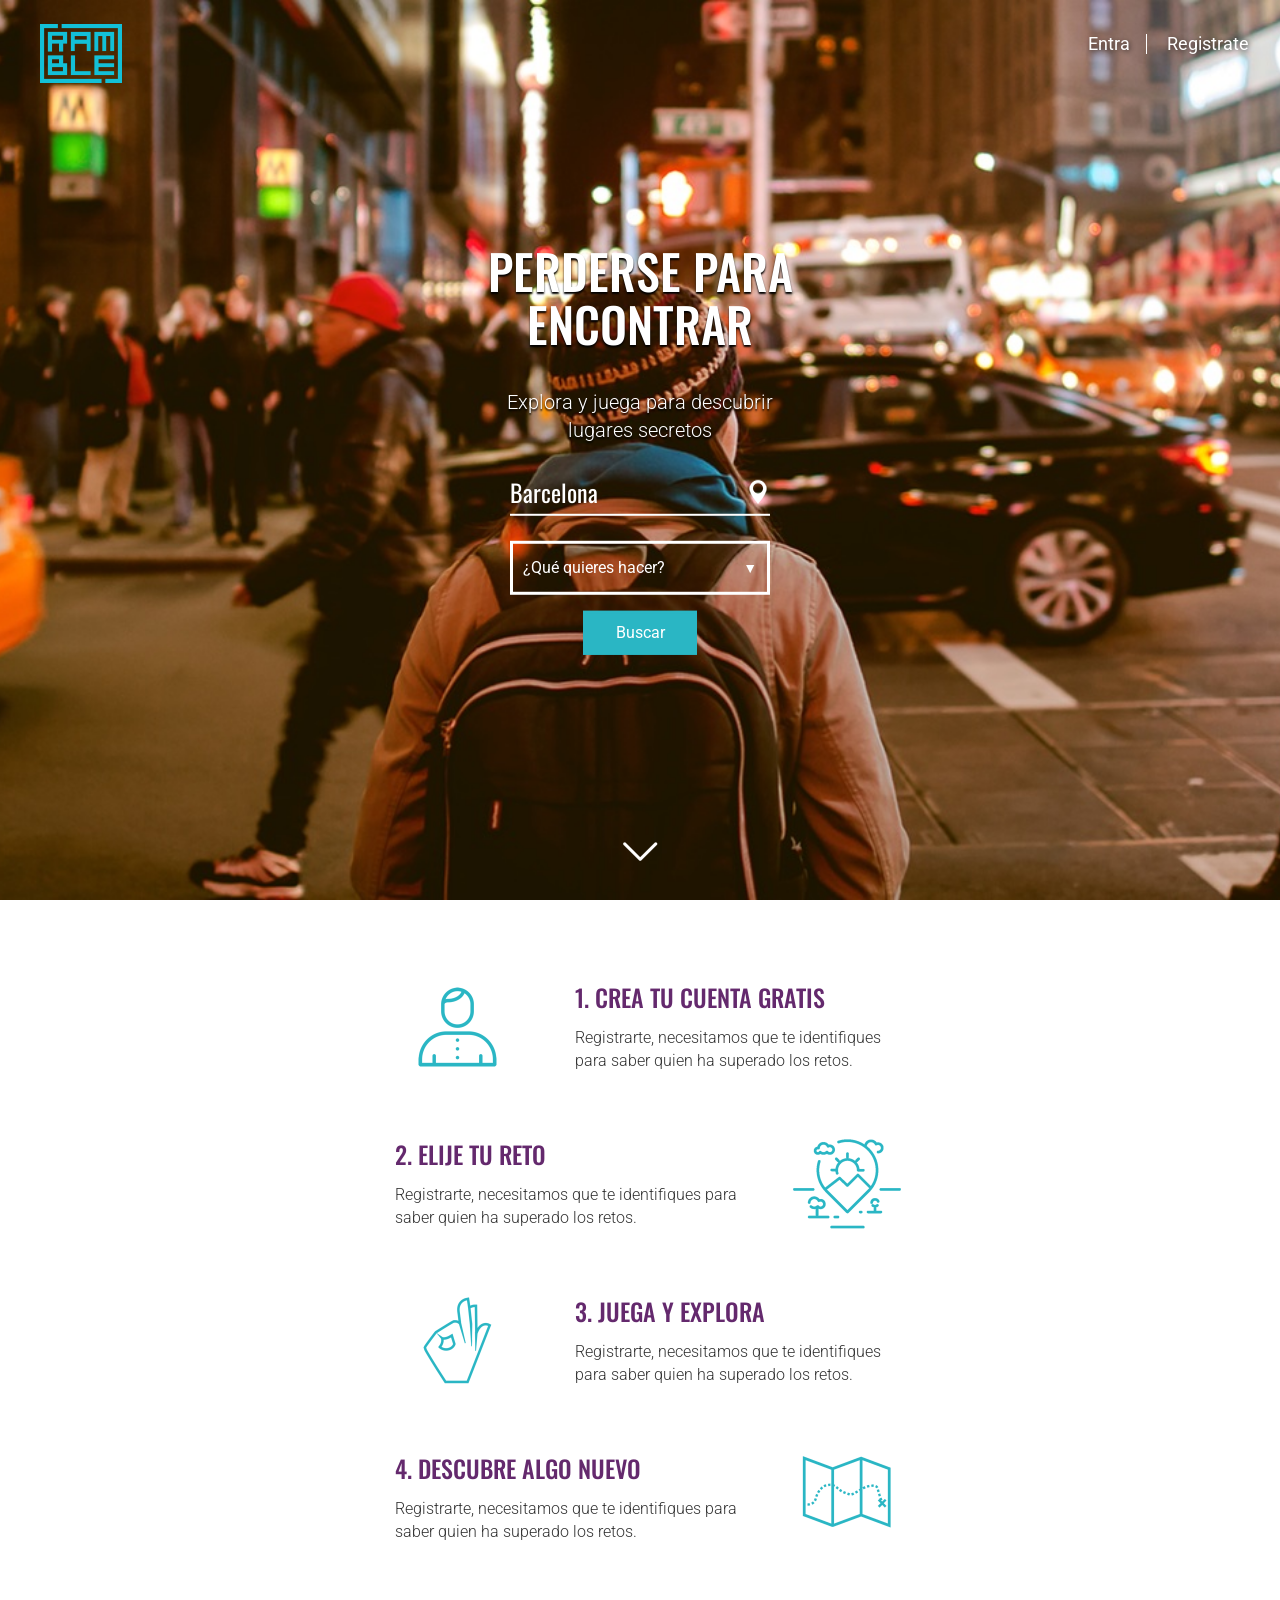
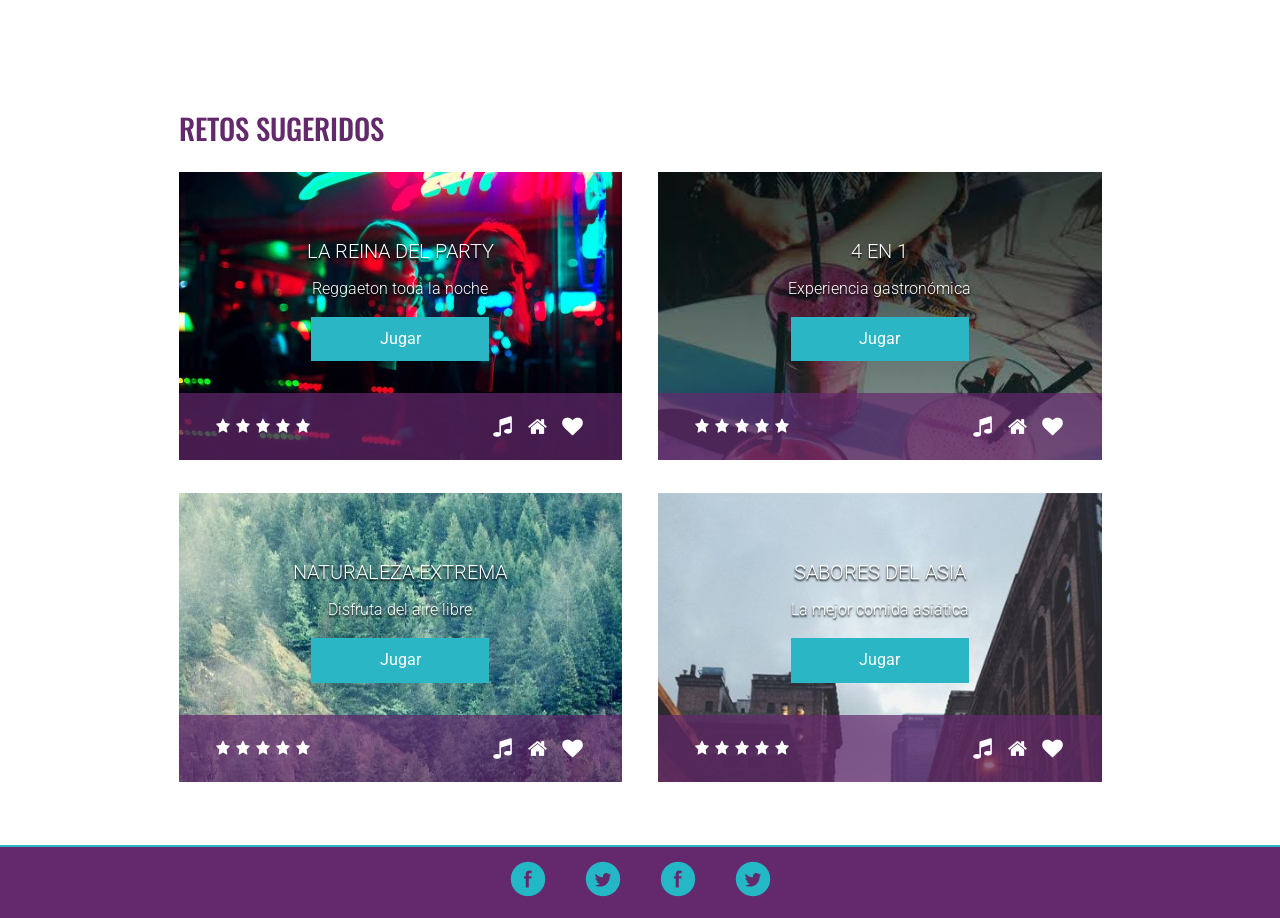
==== commit 0e16fb10: "pull" ====
--- a/index.html
+++ b/index.html
@@ -91,17 +91,74 @@
 		</div>
 		<h1 class='clearfix container move-left purple'>Retos sugeridos</h1>
 		<div class='retos'>
-			<div class='reto white clearfix'>
-				<h3>Nombre del reto</h3>
-				<p>Rock & roll toda la noche</p>
-				<div class="cta secondary small">Jugar</div>
-				<div class='bar purple-bg-op clearfix'>
-					<div class='left'>
-						<div class="icono sprite-3 icono-24"></div>
-						<div class="icono sprite-3 icono-24"></div>
-						<div class="icono sprite-3 icono-24"></div>
-						<div class="icono sprite-3 icono-24"></div>
-						<div class="icono sprite-3 icono-24"></div>
+			<div class='reto white clearfix' id='reto-noche'>
+				<h3>La reina del party</h3>
+				<p>Reggaeton toda la noche</p>
+				<a class="cta secondary small" href="reto-prev.html">Jugar</a>
+				<div class='bar purple-bg-op clearfix'>
+					<div class='left'>
+						<div class="icono sprite-3 icono-19"></div>
+						<div class="icono sprite-3 icono-19"></div>
+						<div class="icono sprite-3 icono-19"></div>
+						<div class="icono sprite-3 icono-19"></div>
+						<div class="icono sprite-3 icono-19"></div>
+					</div>
+					<ul class='right'>
+						<li><div class="icono sprite-3 icono-5"></div></li>
+						<li><div class="icono sprite-3 icono-9"></div></li>
+						<li><div class="icono sprite-3 icono-6"></div></li>
+					</ul>
+				</div>
+			</div>
+			<div class='reto white clearfix' id="reto-main">
+				<h3>4 en 1</h3>
+				<p>Experiencia gastronómica</p>
+				<a class="cta secondary small" href="reto-prev.html">Jugar</a>
+				<div class='bar purple-bg-op clearfix'>
+					<div class='left'>
+						<div class="icono sprite-3 icono-19"></div>
+						<div class="icono sprite-3 icono-19"></div>
+						<div class="icono sprite-3 icono-19"></div>
+						<div class="icono sprite-3 icono-19"></div>
+						<div class="icono sprite-3 icono-19"></div>
+					</div>
+					<ul class='right'>
+						<li><div class="icono sprite-3 icono-5"></div></li>
+						<li><div class="icono sprite-3 icono-9"></div></li>
+						<li><div class="icono sprite-3 icono-6"></div></li>
+					</ul>
+				</div>
+			</div>
+			<div class='reto white clearfix' id="reto-nat">
+				<h3>Naturaleza extrema</h3>
+				<p>Disfruta del aire libre</p>
+				<a class="cta secondary small" href="reto-prev.html">Jugar</a>
+				<div class='bar purple-bg-op clearfix'>
+					<div class='left'>
+						<div class="icono sprite-3 icono-19"></div>
+						<div class="icono sprite-3 icono-19"></div>
+						<div class="icono sprite-3 icono-19"></div>
+						<div class="icono sprite-3 icono-19"></div>
+						<div class="icono sprite-3 icono-19"></div>
+					</div>
+					<ul class='right'>
+						<li><div class="icono sprite-3 icono-5"></div></li>
+						<li><div class="icono sprite-3 icono-9"></div></li>
+						<li><div class="icono sprite-3 icono-6"></div></li>
+					</ul>
+				</div>
+			</div>
+			<div class='reto white clearfix' id="reto-asia">
+				<h3>Sabores del asia</h3>
+				<p>La mejor comida asiática</p>
+				<a class="cta secondary small" href="reto-prev.html">Jugar</a>
+				<div class='bar purple-bg-op clearfix'>
+					<div class='left'>
+						<div class="icono sprite-3 icono-19"></div>
+						<div class="icono sprite-3 icono-19"></div>
+						<div class="icono sprite-3 icono-19"></div>
+						<div class="icono sprite-3 icono-19"></div>
+						<div class="icono sprite-3 icono-19"></div>
 					</div>
 					<ul class='right'>
 						<li><div class="icono sprite-3 icono-5"></div></li>
--- a/css/style.css
+++ b/css/style.css
@@ -77,12 +77,6 @@
   display: flex;
   -webkit-justify-content: space-between;
   justify-content: space-between; }
-
-.left {
-  float: left; }
-
-.right {
-  float: right; }
 
 .center {
   text-align: center; }
@@ -109,6 +103,8 @@
     display: flex;
     -webkit-justify-content: space-between;
     justify-content: space-between; }
+    #header_inner nav a {
+      height: 100%; }
     #header_inner nav .element {
       height: 35px;
       display: inline-block; }
@@ -371,6 +367,17 @@
   float: left;
   margin: 0 5%; }
 
+.profile div, .profile svg {
+  float: right;
+  margin-left: 10px; }
+
+.icons .icono {
+  text-align: center;
+  width: 85px;
+  margin: 1rem 0; }
+  .icons .icono .sprite-1 {
+    margin: auto 25px; }
+
 .styleguide .header {
   display: -webkit-flex;
   display: flex;
@@ -571,17 +578,20 @@
 .sprite-2 {
   width: 80px;
   height: 80px;
-  background-image: url("../img/sprite2-mobile.png"); }
+  background-image: url("../img/sprite2.png");
+  background-size: 160px auto; }
 
 .sprite-1 {
   width: 35px;
   height: 35px;
-  background-image: url("../img/sprite1.png"); }
+  background-image: url("../img/sprite1.png");
+  background-size: 140px auto; }
 
 .sprite-3 {
   width: 35px;
   height: 35px;
-  background-image: url("../img/sprite3.png"); }
+  background-image: url("../img/sprite3.png");
+  background-size: 140px auto; }
 
 .icono-1 {
   background-position: 0 0; }
@@ -599,7 +609,8 @@
   .sprite-2 {
     width: 125px;
     height: 125px;
-    background-image: url("../img/sprite2.png"); }
+    background-image: url("../img/sprite2.png");
+    background-size: 250px auto; }
 
   .icono-2 {
     background-position: 0 -125px; }
@@ -652,7 +663,8 @@
   background-position: -70px -105px; }
 
 .icono-19 {
-  background-position: -70px -140px; }
+  background-position: -75px -140px;
+  width: 20px; }
 
 .icono-20 {
   background-position: -105px 0; }
@@ -667,8 +679,7 @@
   background-position: -105px -105px; }
 
 .icono-24 {
-  background-position: -112px -140px;
-  width: 20px; }
+  background-position: -105px -140px; }
 
 .align-icons {
   float: left;
@@ -778,8 +789,9 @@
   height: 100vh;
   min-height: 500px;
   position: relative;
-  background-image: url(../img/home.jpg);
+  background-image: url(../img/background-desktop.jpeg);
   background-size: cover;
+  background-position: center;
   padding: 6rem 0 2rem;
   margin-bottom: 4rem;
   position: relative; }
@@ -824,11 +836,30 @@
     opacity: 1;
     background: url(../img/pin.png) no-repeat right center; }
 
+#reto-main {
+  background-image: url(../img/retos/4-1.jpg);
+  min-height: 180px;
+  background-size: cover; }
+
+#reto-5est {
+  background-image: url(../img/retos/cafe.jpg); }
+
+#reto-3est {
+  background-image: url(../img/retos/luces.jpg); }
+
+#reto-noche {
+  background-image: url(../img/retos/noche.jpg); }
+
+#reto-nat {
+  background-image: url(../img/retos/naturaleza.jpg); }
+
+#reto-asia {
+  background-image: url(../img/retos/asia.jpg); }
+
 .retos {
   width: 100vw; }
   .retos .reto {
     position: relative;
-    background-image: url(https://unsplash.it/600/900/?random);
     background-size: cover;
     padding-top: 3rem; }
     .retos .reto h3,
@@ -913,7 +944,7 @@
   clear: both; }
   .filtro:last-of-type {
     border: none; }
-  .filtro .icono .active {
+  .filtro .icono.active {
     border-bottom: 4px solid #2ab6c4; }
   .filtro label {
     margin-bottom: 2rem; }
@@ -1005,4 +1036,12 @@
   -webkit-justify-content: space-between;
   justify-content: space-between; }
 
+.btn-volver {
+  float: left;
+  text-align: left; }
+
+.nombre {
+  text-align: right;
+  float: right; }
+
 /*# sourceMappingURL=style.css.map */
--- a/css/responsive-desk.css
+++ b/css/responsive-desk.css
@@ -40,6 +40,83 @@
     100% { opacity:1; }
 }
 
+#reto-prev .image {
+    width: 100%;
+    margin-left: auto;
+    margin-right: auto;
+    float: none;
+}
+
+#reto-prev .image img {
+    display: block;
+    width: 100%;
+    margin-left: auto;
+    margin-right: auto;
+    float: none;
+}
+
+.comm-reto {
+    max-width: 628px;
+    margin-left: auto;
+    margin-right: auto;
+    float: none;
+    margin-bottom: 70px;
+}
+
+.comm-reto h3 {
+    font-family: 'Oswald', sans-serif;
+    color: #2ab6c4;
+}
+
+.comm-reto article {
+    overflow: hidden;
+    font-weight: 400;
+    height: auto;
+    margin-bottom: 25px;
+}
+
+.comm-reto article div {
+    float: left;
+}
+
+.comm-reto article div:first-of-type {
+    float: left;
+    width: 10%;
+    height: 65px;
+    min-width: 60px;
+    margin-right: 10px
+}
+
+.comm-reto article p {
+    float: left;
+    width: 85%;
+    font-weight: 300;
+}
+
+.comm-reto article span {
+    display: block;
+    font-weight: 500;
+    color: #2ab6c4;
+}
+
+#reto-prev p:nth-child(7) {
+    max-width: 600px;
+    margin-left: auto;
+    margin-right: auto;
+    float: none;
+}
+
+#reto-prev p:nth-child(7) span {
+    font-weight: 500;
+}
+
+#reto-prev .definition {
+    margin-bottom: 2em;
+    max-width: 600px;
+    margin-left: auto;
+    margin-right: auto;
+    float: none;
+}
 
 @media screen and (min-width: 768px) {
 
@@ -74,7 +151,6 @@
     #home .home-intro {
         width: 100%;
         padding-bottom: 0px;
-        background-image: url(../img/background-desktop.jpeg);
         background-size: cover;
         background-position: center;
     }
@@ -186,8 +262,6 @@
         margin-bottom: 0px;
     }
 
-
-
     footer {
         width: 100%;
     }
@@ -711,4 +785,81 @@
         float: left;
         clear: none;
     }
-}
+
+
+
+    /*-- RETO EXP ------------------*/
+    #reto-prev .image {
+        float: left;
+        width: 66.6%;
+    }
+
+    #reto-prev .info {
+        float: left;
+        width: 30%;
+        margin: auto auto auto 25px;
+    }
+
+    #reto-prev .cta-jugar-prev {
+        float: left;
+        width: 30%;
+        clear: none;
+        margin: auto auto auto 25px;
+    }
+
+    #reto-prev .iconos {
+        float: left;
+        width: 30%;
+        clear: none;
+        margin: auto auto auto 25px;
+    }
+
+    #reto-prev .info-text {
+       width: 45%;
+        float: left;
+        margin: 0px;
+    }
+
+    .comm-reto {
+        width: 45%;
+        float: right;
+        clear: none;
+        margin: 0px;
+    }
+
+    .comm-reto h3 {
+
+    }
+
+    .comm-reto article {
+
+    }
+
+    .comm-reto article div {
+
+    }
+
+    .comm-reto article div:first-of-type {
+
+    }
+
+    .comm-reto article p {
+        width: 80%;
+    }
+
+    .comm-reto article span {
+
+    }
+
+    #reto-prev p:nth-child(7) {
+
+    }
+
+    #reto-prev p:nth-child(7) span {
+
+    }
+
+    #reto-prev .definition {
+
+    }
+}
